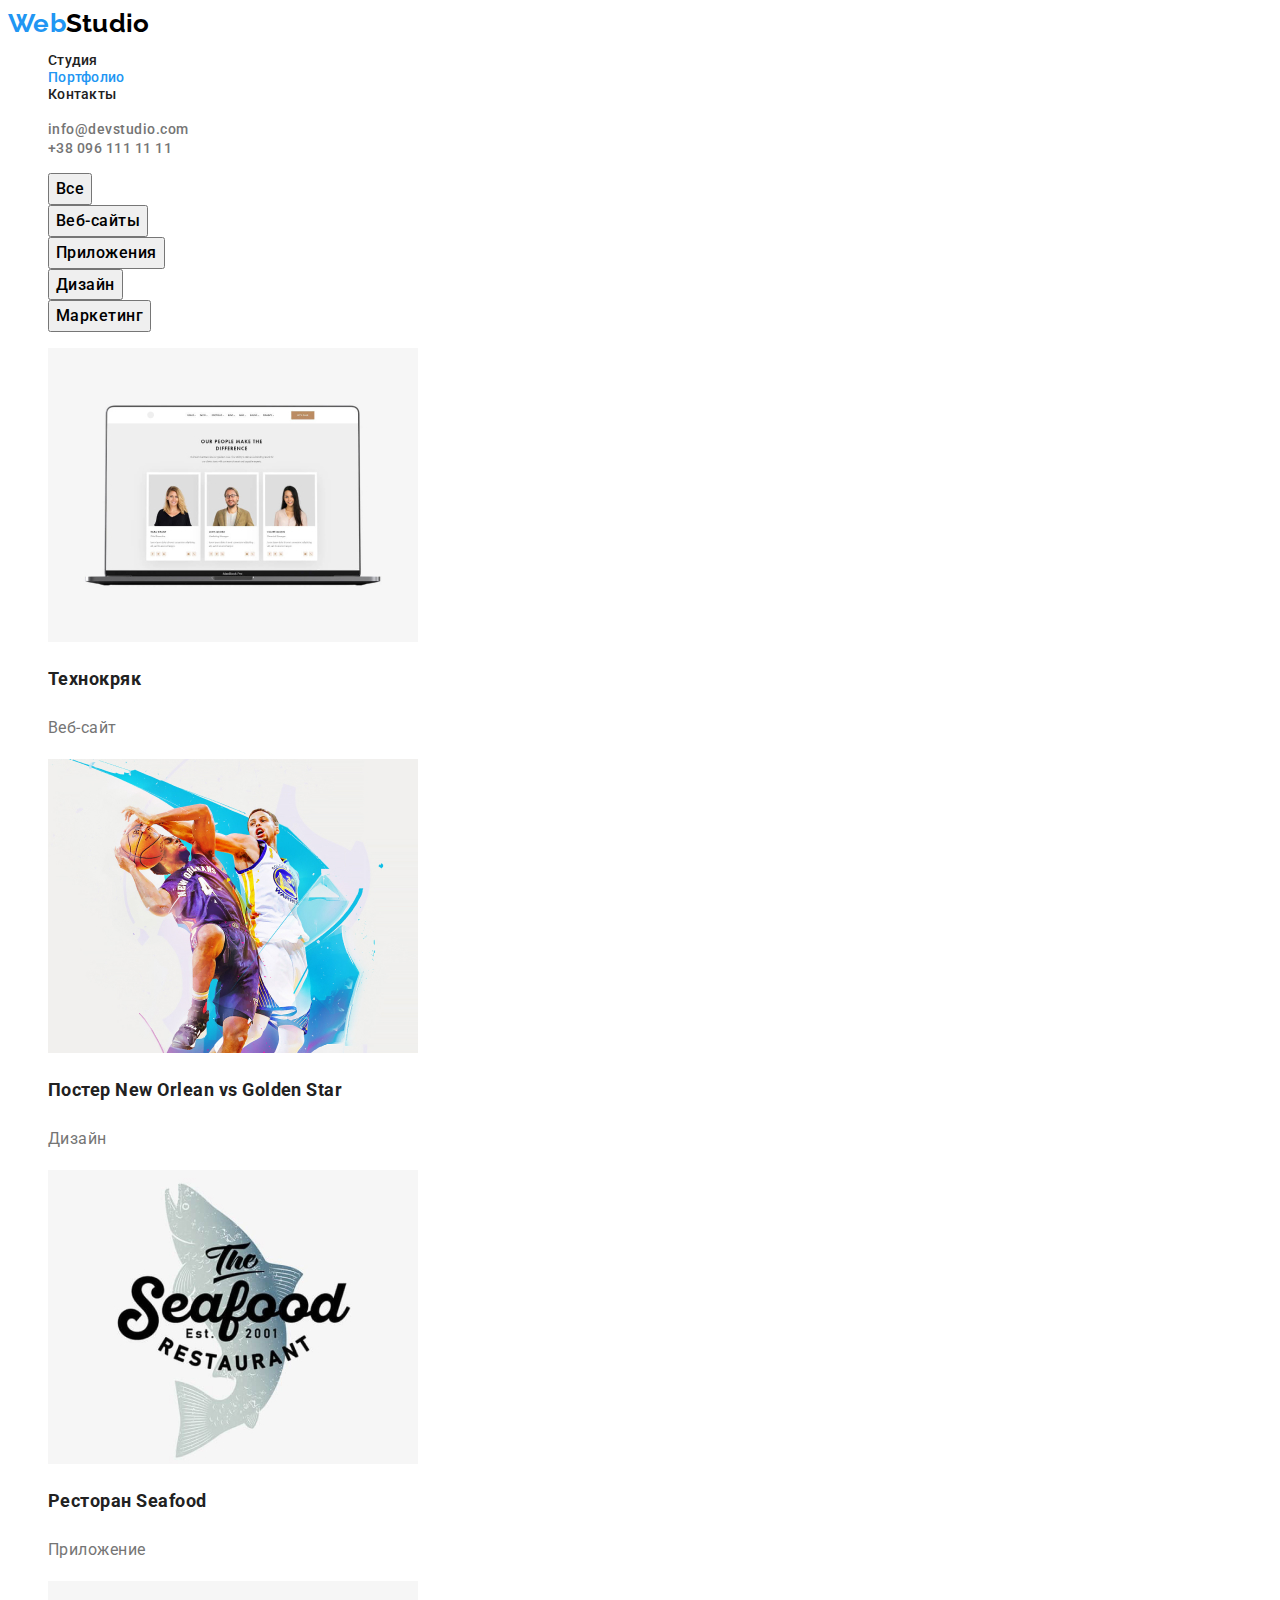
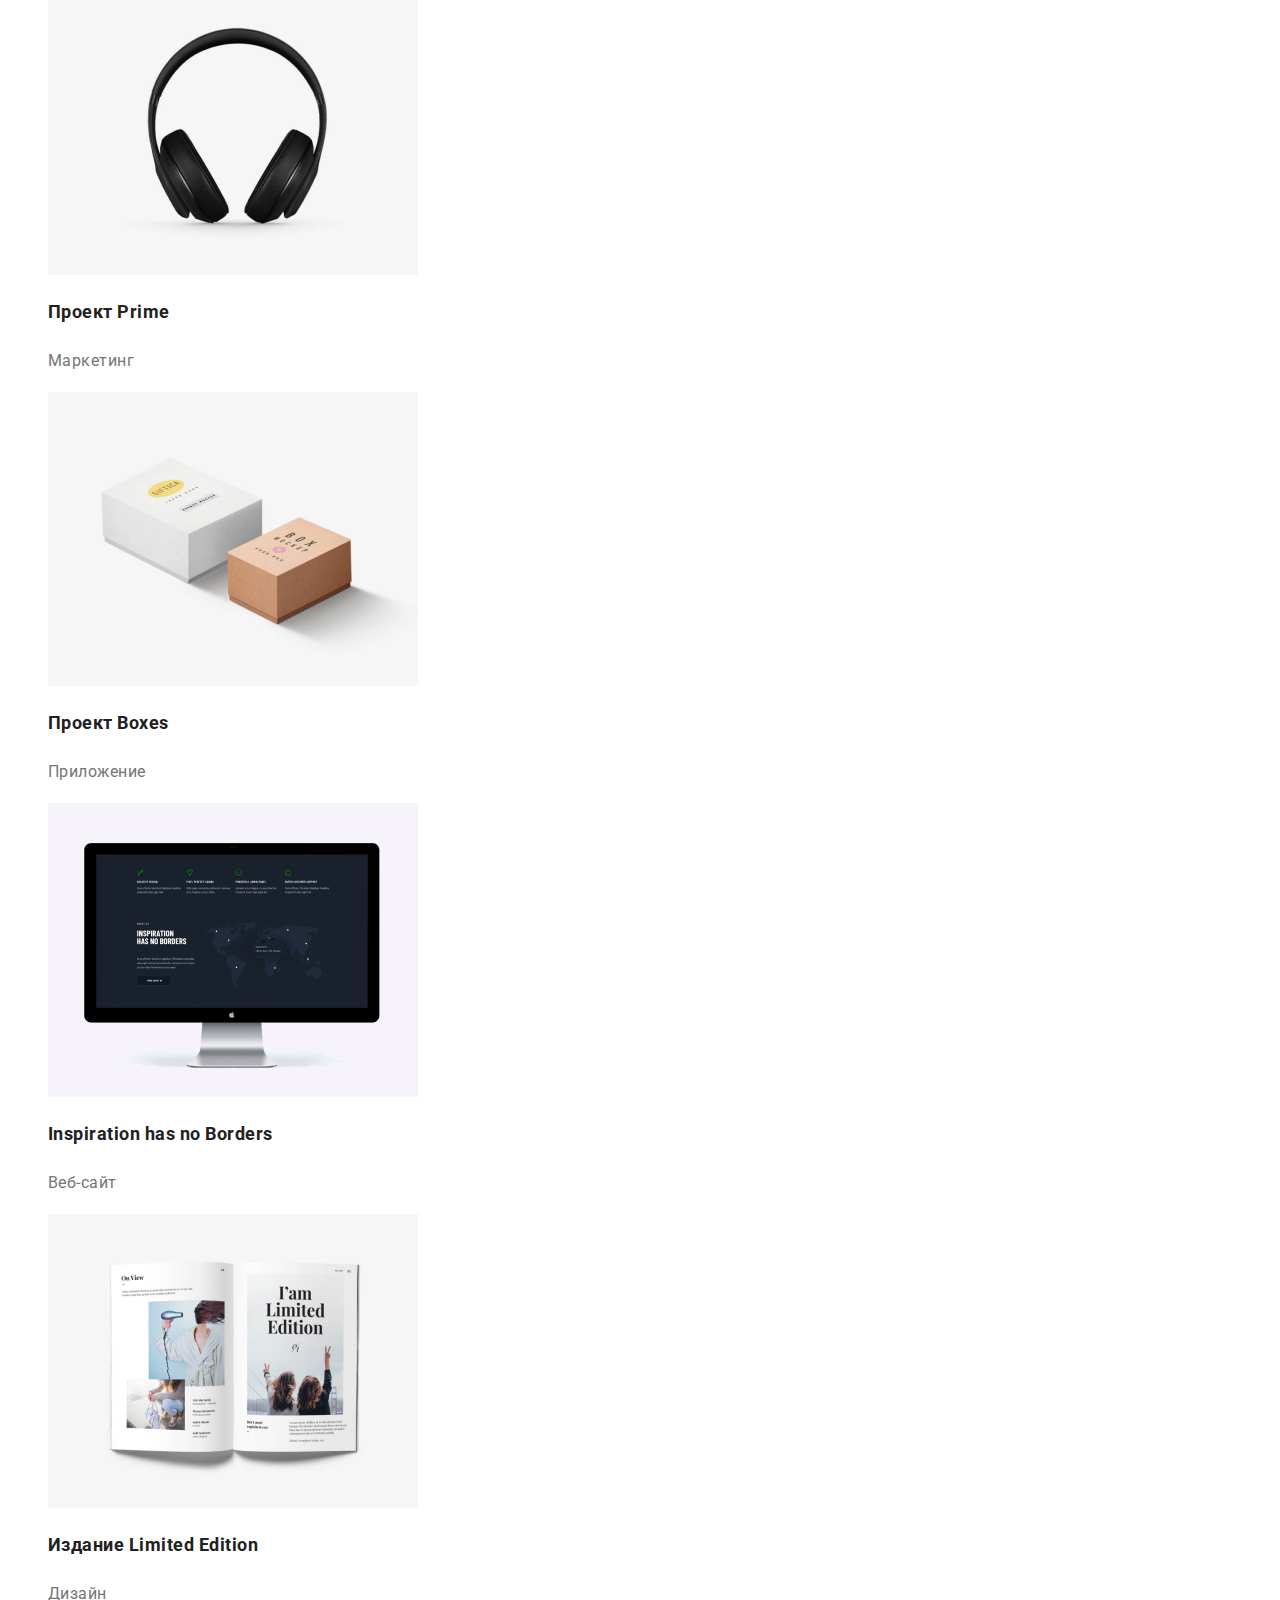
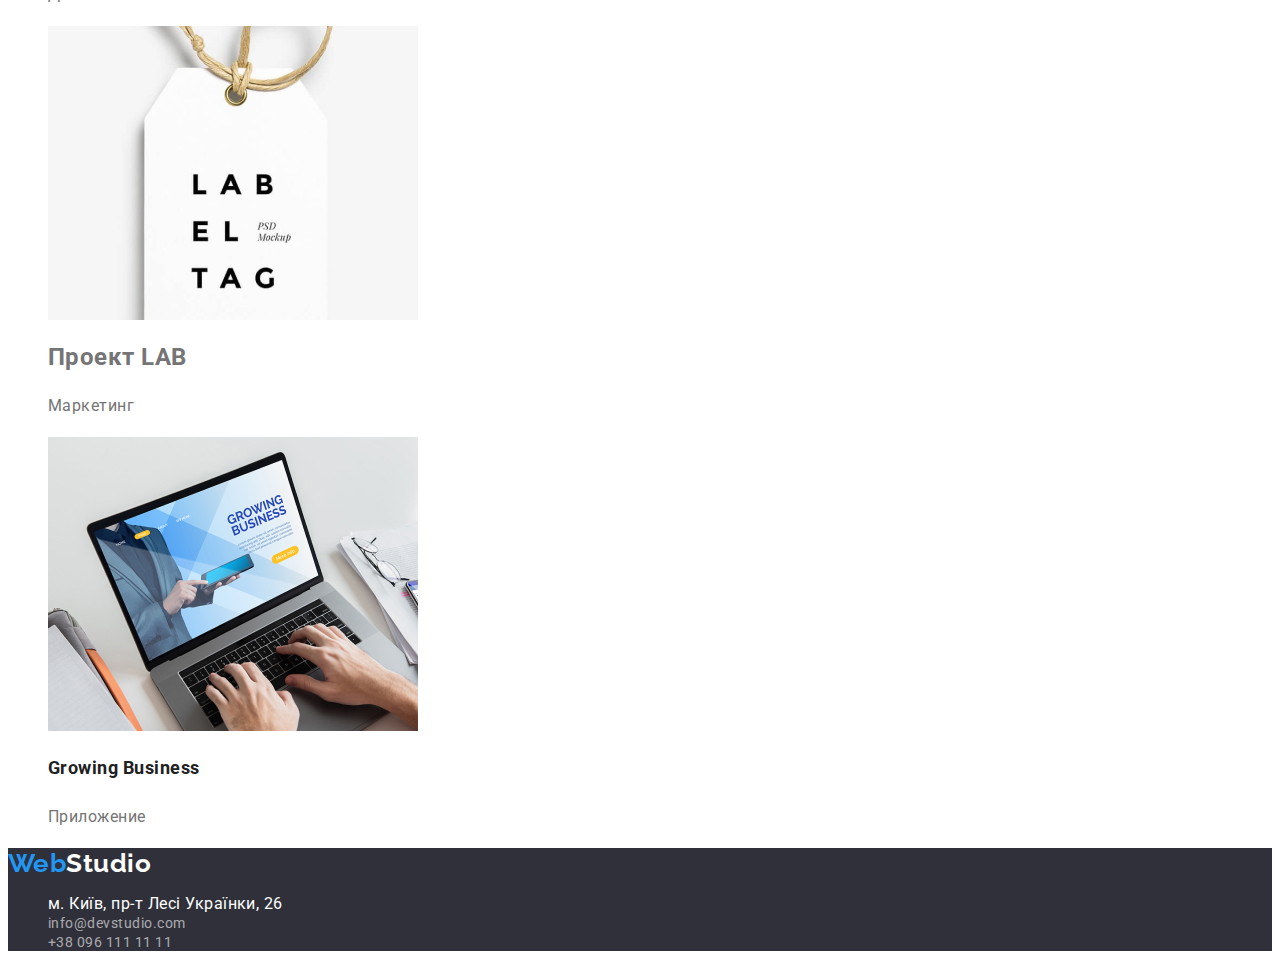
==== portfolio.html @ b61e294e "1" ====
<!DOCTYPE html>
<html lang="ru">

<head>
    <meta charset="UTF-8">
    <meta http-equiv="X-UA-Compatible" content="IE=edge">
    <meta name="viewport" content="width=device-width, initial-scale=1.0">
    <link rel="preconnect" href="https://fonts.googleapis.com">
    <link rel="preconnect" href="https://fonts.gstatic.com" crossorigin>
    <link
        href="https://fonts.googleapis.com/css2?family=Raleway:wght@400;700&family=Roboto:wght@400;500;700;900&display=swap"
        rel="stylesheet">
    <link rel="stylesheet" href="./css/styles.css" />
    <title>Document</title>
</head>

<body>
    <header>
        <nav class="navi">
            <a href="./index.html" class="logo"><span class="accent">Web</span>Studio</a>
            <ul class="list">
                <li><a href="./index.html" class="navi-list">Студия</a></li>
                <li><a href="./portfolio.html" class="navi-list on-page">Портфолио</a></li>
                <li><a href="" class="navi-list">Контакты</a></li>
            </ul>
        </nav>
        <ul class="list">
            <li><a href="mailto:info@devstudio.com" class="contact-us">info@devstudio.com</a></li>
            <li><a href="tel:+380961111111" class="contact-us">+38 096 111 11 11</a></li>
        </ul>
    </header>
    <main>
        <section class="portfolio">
            <h1 class="display">Портфолио</h1>
            <ul class="list">
                <li><button type="button" class="filter-buttun">Все</button></li>
                <li><button type="button" class="filter-buttun">Веб-сайты</button></li>
                <li><button type="button" class="filter-buttun">Приложения</button></li>
                <li><button type="button" class="filter-buttun">Дизайн</button></li>
                <li><button type="button" class="filter-buttun">Маркетинг</button></li>
            </ul>
            <ul class="list">
                <li class="portfolio-image">
                    <img src="./images/technohryak.jpg" alt="Скриншот экрана с готовым сайтом" width="370">
                    <h2 class="portfolio-heading" >Технокряк</h2>
                    <p class="portfolio-text">Веб-сайт</p>
                </li>
                <li class="portfolio-image">
                    <img src="./images/poster-new-orlean.jpg" alt="Постер к матчу нового орлеана" width="370">
                    <h2 class="portfolio-heading" >Постер New Orlean vs Golden Star</h2>
                    <p class="portfolio-text">Дизайн</p>
                </li>
                <li class="portfolio-image">
                    <img src="./images/seafood.jpg" alt="Логотип приложения сиафуд" width="370">
                    <h2 class="portfolio-heading" >Ресторан Seafood</h2>
                    <p class="portfolio-text">Приложение</p>
                </li>
                <li class="portfolio-image">
                    <img src="./images/project-prime.jpg" alt="Постер проэкта Прайм" width="370">
                    <h2 class="portfolio-heading" >Проект Prime</h2>
                    <p class="portfolio-text">Маркетинг</p>
                </li>
                <li class="portfolio-image">
                    <img src="./images/project-boxes.jpg" alt="Постер проэкта Боксес" width="370">
                    <h2 class="portfolio-heading" >Проект Boxes</h2>
                    <p class="portfolio-text">Приложение</p>
                </li>
                <li class="portfolio-image">
                    <img src="./images/inspiration.jpg" alt="Скриншот какого то вэб сайта" width="370">
                    <h2 class="portfolio-heading" >Inspiration has no Borders</h2>
                    <p class="portfolio-text">Веб-сайт</p>
                </li>
                <li class="portfolio-image">
                    <img src="./images/edition-limited.jpg" alt="Страница из журнала" width="370">
                    <h2 class="portfolio-heading" >Издание Limited Edition</h2>
                    <p class="portfolio-text">Дизайн</p>
                </li>
                <li class="portfolio-image">
                    <img src="./images/project-lab.jpg" alt="Бирка с надписью проэкта" width="370">
                    <h2>Проект LAB</h2>
                    <p class="portfolio-text">Маркетинг</p>
                </li>
                <li class="portfolio-image">
                    <img src="./images/growing.jpg" alt="Человек работает с приложением" width="370">
                    <h2 class="portfolio-heading" >Growing Business</h2>
                    <p class="portfolio-text">Приложение</p>
                </li>
                
            </ul>
        </section>
    </main>
    <footer>
        <div class="footer-contact">
            <a href="./index.html" class="logo"><span class="accent">Web</span>Studio</a>
            <address class="adress">
                <ul class="list">
                    <li><a href="https://www.google.com/maps" target="_blank" rel="noopener noreferrer" class="maps">м.
                            Київ, пр-т Лесі Українки, 26</a></li>
                    <li><a href="mailto:info@devstudio.com" class="contact-us">info@devstudio.com</a></li>
                    <li><a href="tel:+380961111111" class="contact-us">+38 096 111 11 11</a></li>
                </ul>
            </address>
        </div>
    </footer>
</body>

</html>
---- css/styles.css ----
:root{
    --main-haeding-color:#FFFFFF;
    --accent-color:#2196F3;
    --logo-color:#000000;
    --heading-color:#212121;
    --text-color:#757575;
    --block-color:#F5F4FA;
    --footer-color:#2F303A;
    --footer-contact:rgba(255, 255, 255, 0.6);
}
/* общие классы*/
body{
    font-family: 'Roboto', sans-serif;
    color: var(--text-color);
    letter-spacing: 0.03em;
}
.list{
    list-style: none;
}
.section-heading,
.qualities-heading,
.portfolio-heading,
.card-heading,
.navi .navi-list{
    color: var(--heading-color);
}
/* начало */
.logo{
    font-family: 'Raleway', sans-serif;
    font-size: 26px;
    font-weight: 700;
    text-decoration: none;
}
.navi .logo{
    color: var(--logo-color);
}
.logo .accent{
    color:var(--accent-color);
}
/* nav */
.navi{
    letter-spacing: 0.02em;
}
.navi .navi-list{
    
    /* font-weight: 500; */
    line-height: 1.14;
    text-decoration: none;
}
.navi .navi-list:hover, 
.navi .navi-list:focus{
    color: var(--accent-color);
}
.contact-us{
    color: var(--text-color);
    text-decoration: none;
    
}
.contact-us:focus,
.contact-us:hover{
    color: var(--accent-color);
}
.navi .on-page{
    color: var(--accent-color);
}
.contact-us,
.navi{
    font-size: 14px;
    font-weight: 500;
}
/* hero */
.hero{
    background-color: var(--footer-color);
    letter-spacing: 0.06em;
}
.hero .hero-head{
    color: var(--main-haeding-color);
    text-align: center;
    font-weight: 900;
    font-size: 44px;
    line-height: 2;
    text-transform: uppercase;
    
}
.hero .order{
    color: var(--main-haeding-color);
    background-color: var(--accent-color);
    font-family: inherit;
    font-weight: 700;
    font-size: 16px;
    line-height: 2.15;
    cursor: pointer;
    
}
/* основные качества */
.display{
    display: none;

}
.qualities .qualities-heading{
    font-weight: 700;
    font-size: 14px;
    text-transform: uppercase; 
}
.qualities .qualities-text{
    font-weight: 400;
    font-size: 14px;
    font-weight: 1.7;

}

/* Чем мы занимаемся */
.section-heading {
    font-weight: 700;
    font-size: 36px;
    text-align: center;
    line-height: 1.16;
}
/* наша команда */
.team{
background-color: var(--block-color);
}
.team-card{
    text-align: center;
}
.team-card .card-heading{
    font-weight: 500;
    font-size: 16px;

}
.team-card .card-text{
    font-weight: 400;
    font-size: 16px;

}
/* footer */
footer{
    background-color: var(--footer-color);
}
.adress{
    font-style: normal;
}
.footer-contact{
    font-weight: 400;
}
.footer-contact .logo{
    color: var(--main-haeding-color);
    
}
.footer-contact .maps{
    color: var(--main-haeding-color);
    text-decoration: none;
}
.footer-contact .contact-us{
    color: var(--footer-contact);
    font-weight: 400;
}
/* портфолио */
.portfolio .filter-buttun{
    font-weight: 500;
    font-size: 16px;
    line-height: 1.62;
    text-align: center;
    letter-spacing: 0.03em;
    font-family: inherit;
    cursor: pointer;
}
.portfolio .filter-buttun:hover,
.portfolio .filter-buttun:focus{
    color: var(--main-haeding-color);
    background-color: var(--accent-color);
}
.portfolio .portfolio-heading{
    font-weight: 700;
    font-size: 18px;
    line-height: 2;
}
.portfolio .portfolio-text{
    font-size: 16px;
    line-height: 1.88;
}
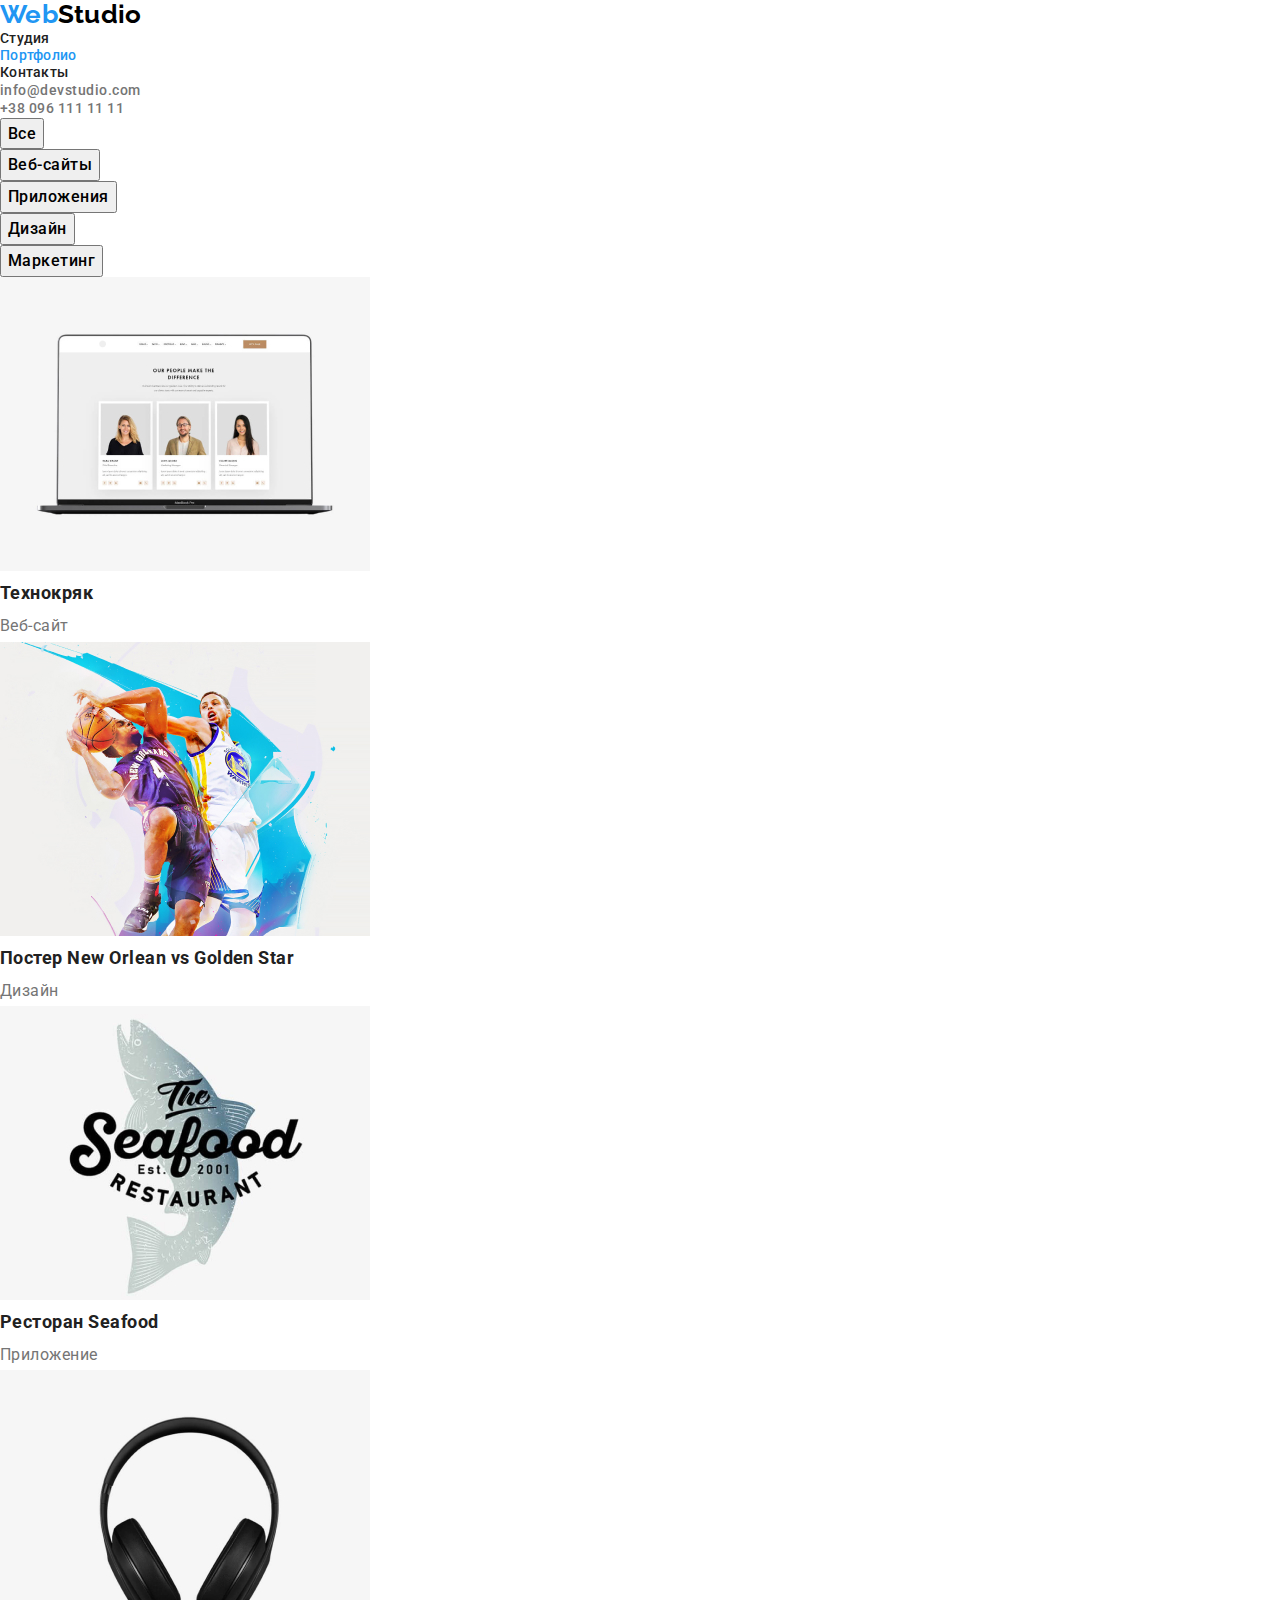
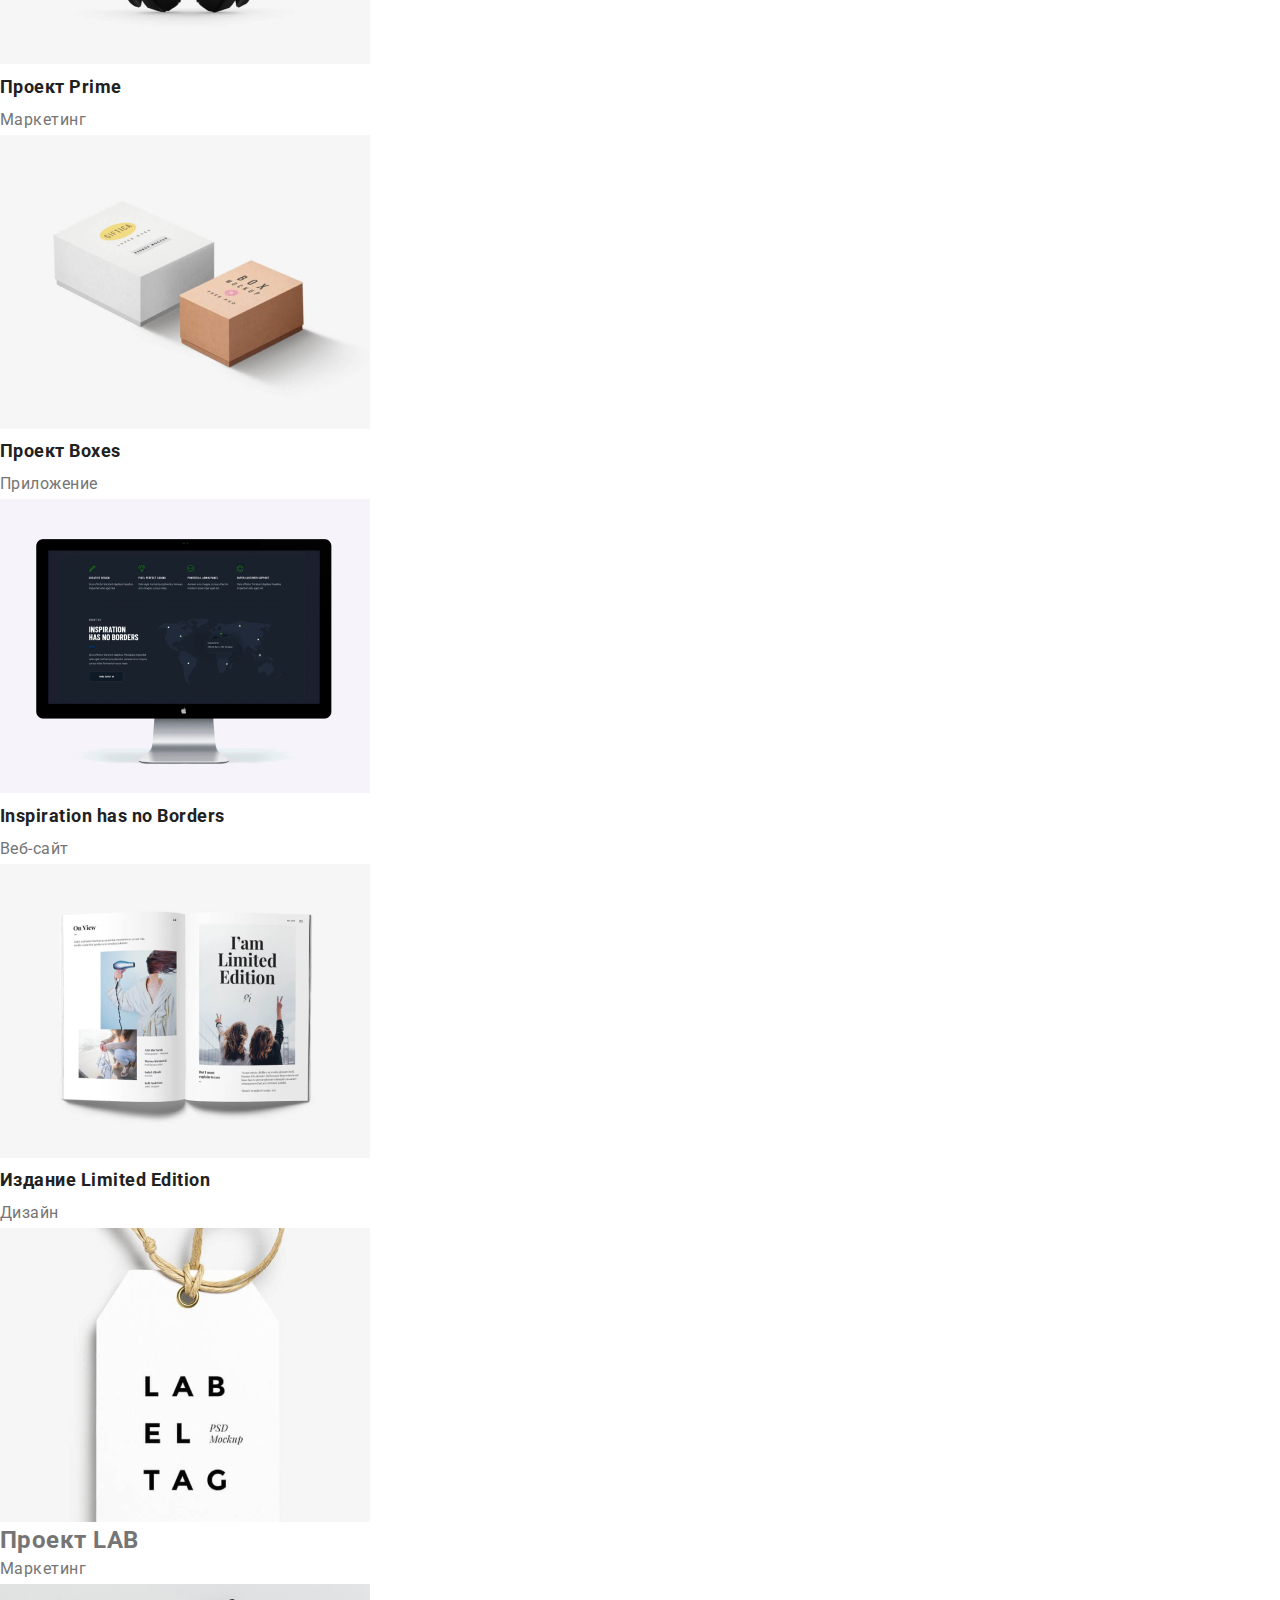
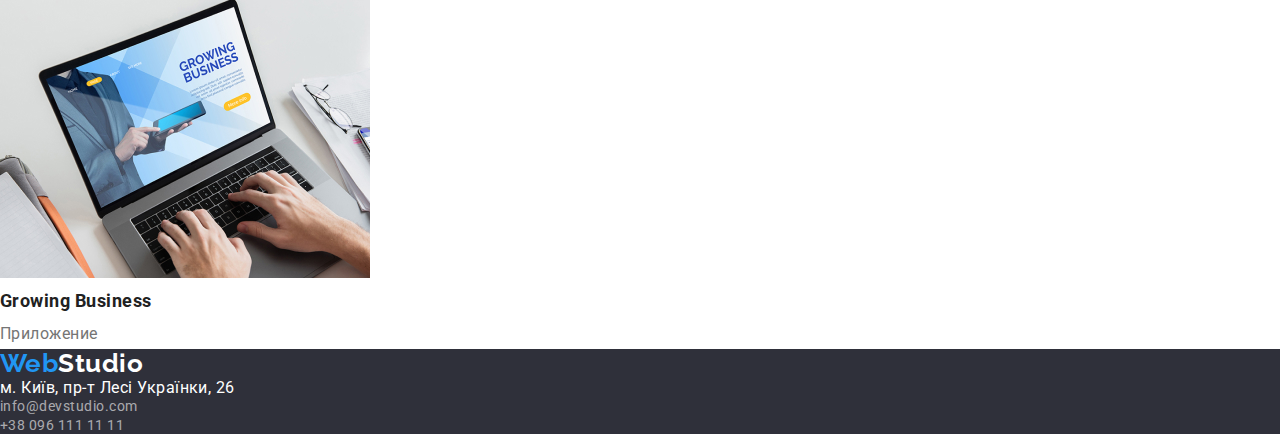
==== commit b888c594: "first work" ====
--- a/portfolio.html
+++ b/portfolio.html
@@ -10,6 +10,7 @@
     <link
         href="https://fonts.googleapis.com/css2?family=Raleway:wght@400;700&family=Roboto:wght@400;500;700;900&display=swap"
         rel="stylesheet">
+    <link rel="stylesheet" href="https://cdnjs.cloudflare.com/ajax/libs/modern-normalize/1.0.0/modern-normalize.min.css" />
     <link rel="stylesheet" href="./css/styles.css" />
     <title>Document</title>
 </head>
--- a/css/styles.css
+++ b/css/styles.css
@@ -16,6 +16,9 @@
 }
 .list{
     list-style: none;
+    margin-top: 0;
+    margin-bottom: 0;
+    padding-left: 0;
 }
 .section-heading,
 .qualities-heading,
@@ -24,6 +27,19 @@
 .navi .navi-list{
     color: var(--heading-color);
 }
+.conteiner{
+    width: 1200px;
+    margin: 0 auto;
+    padding-left: 15px;
+    padding-right: 15px;
+}
+h1,
+h2,
+h3,
+p{
+    margin-top: 0;
+    margin-bottom: 0;
+}
 /* начало */
 .logo{
     font-family: 'Raleway', sans-serif;
@@ -72,23 +88,31 @@
 .hero{
     background-color: var(--footer-color);
     letter-spacing: 0.06em;
+    text-align: center;
 }
 .hero .hero-head{
+    margin-top: 0;
+    margin-bottom: 30px;
     color: var(--main-haeding-color);
     text-align: center;
     font-weight: 900;
     font-size: 44px;
     line-height: 2;
     text-transform: uppercase;
+
     
 }
 .hero .order{
+    min-width: 216px;
+    padding: 10px 32px;
+    border-radius: 4px;
+    border: 1px solid transparent;
     color: var(--main-haeding-color);
     background-color: var(--accent-color);
     font-family: inherit;
     font-weight: 700;
     font-size: 16px;
-    line-height: 2.15;
+    line-height: 1.8;
     cursor: pointer;
     
 }
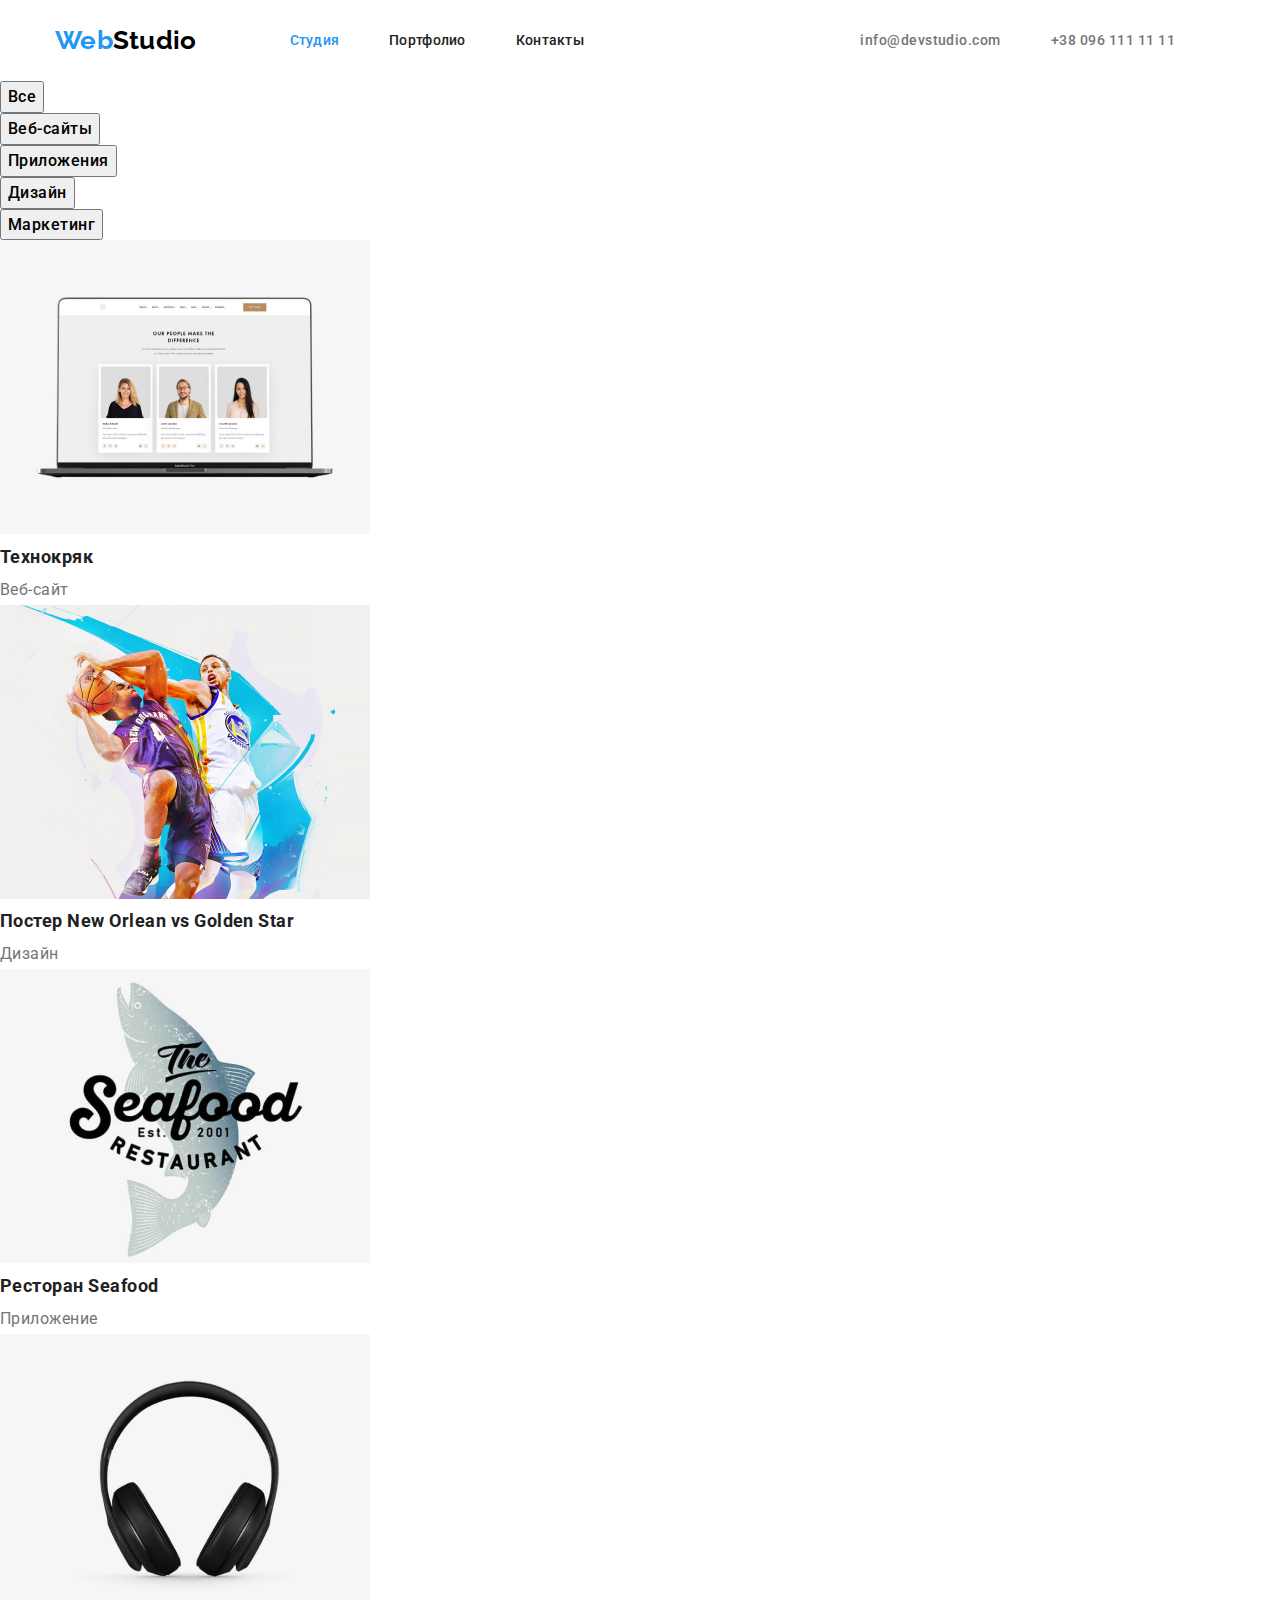
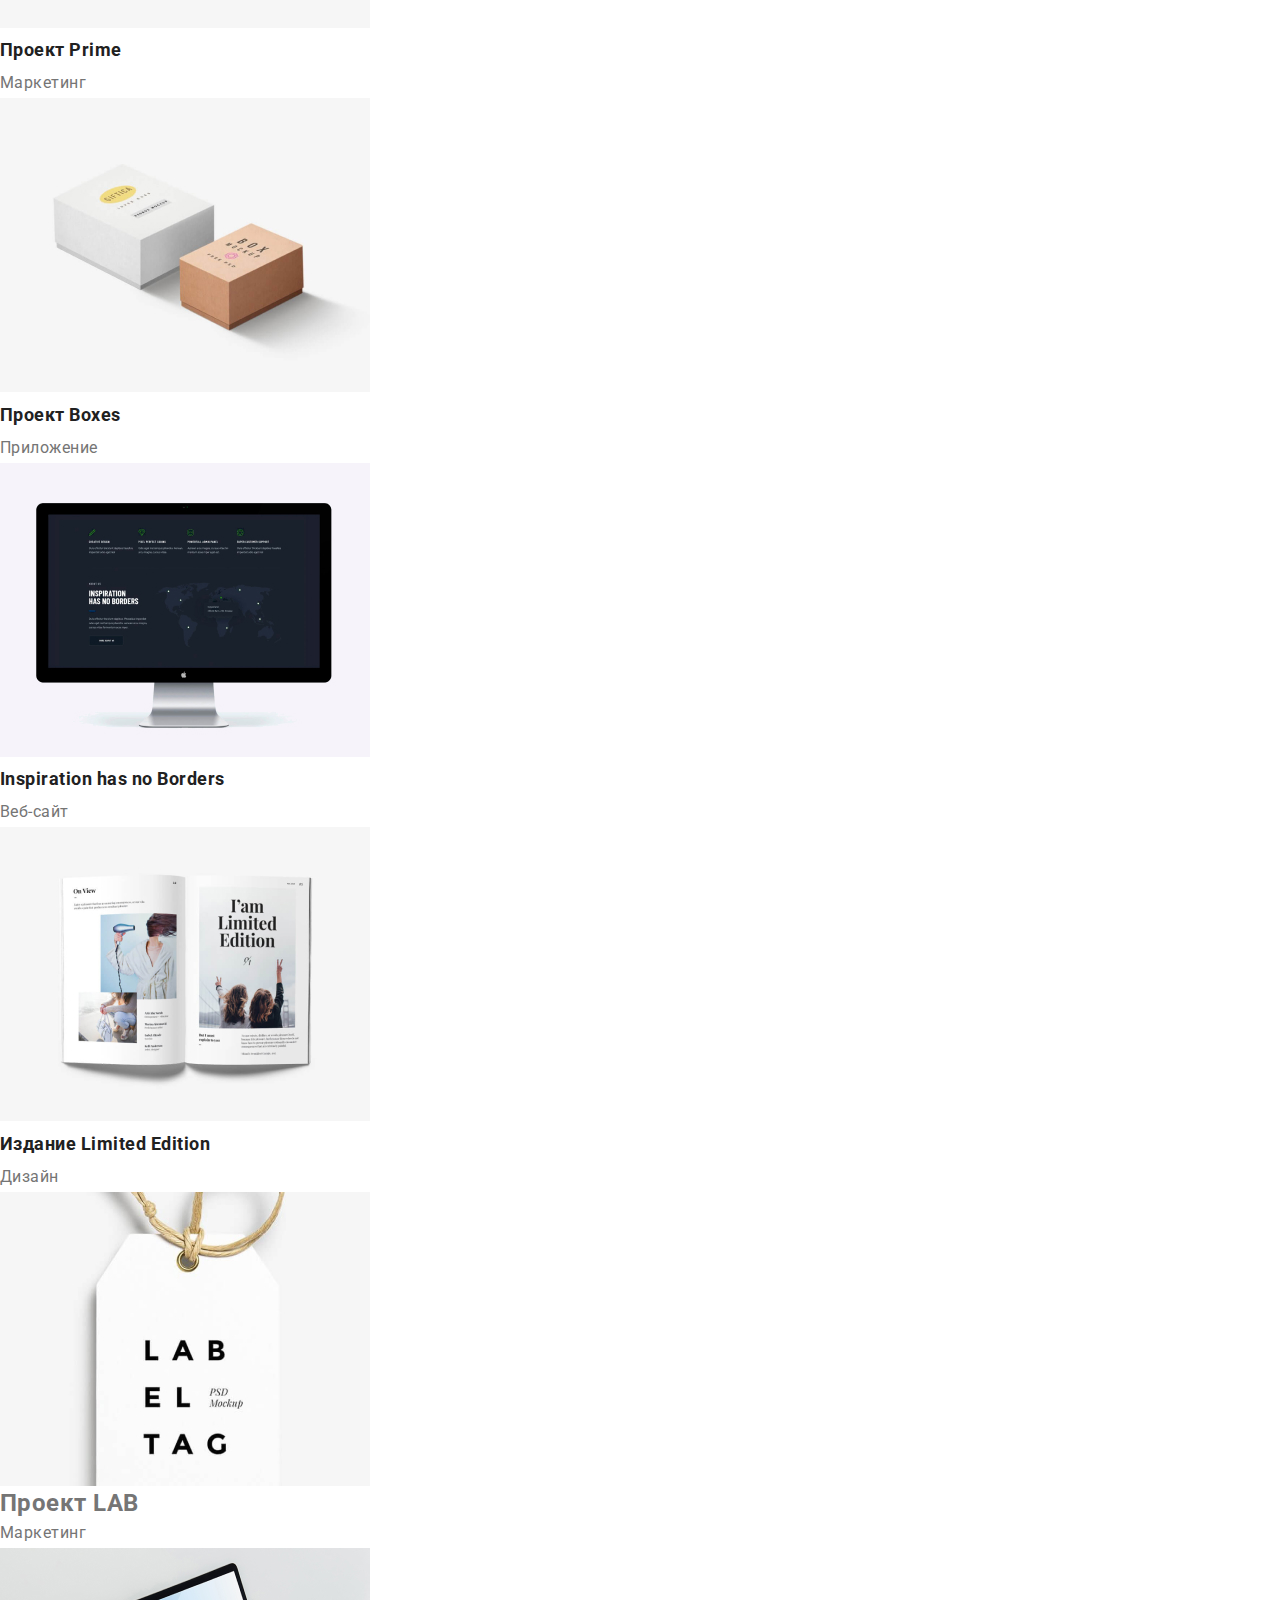
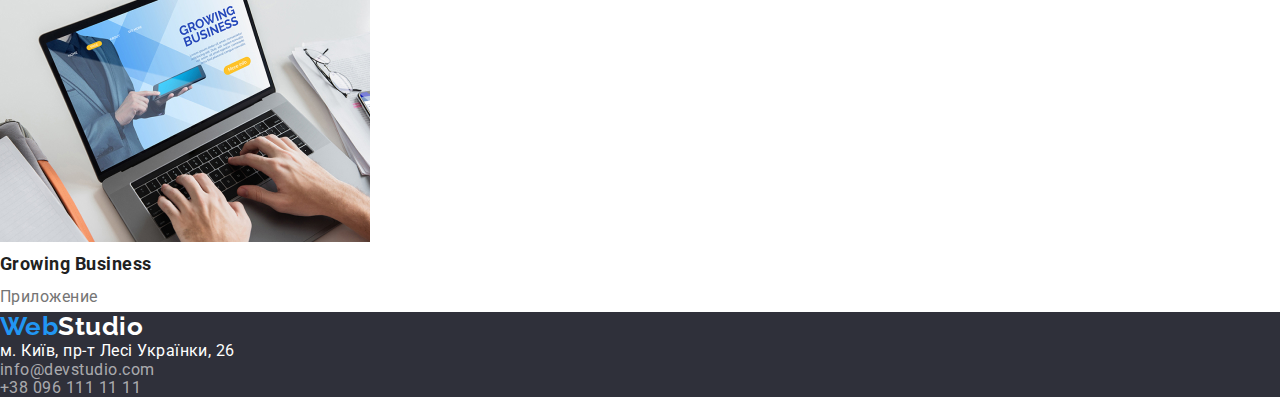
==== commit 852f9bef: "до непонятных падингов" ====
--- a/portfolio.html
+++ b/portfolio.html
@@ -2,107 +2,111 @@
 <html lang="ru">
 
 <head>
-    <meta charset="UTF-8">
-    <meta http-equiv="X-UA-Compatible" content="IE=edge">
-    <meta name="viewport" content="width=device-width, initial-scale=1.0">
-    <link rel="preconnect" href="https://fonts.googleapis.com">
-    <link rel="preconnect" href="https://fonts.gstatic.com" crossorigin>
-    <link
-        href="https://fonts.googleapis.com/css2?family=Raleway:wght@400;700&family=Roboto:wght@400;500;700;900&display=swap"
-        rel="stylesheet">
-    <link rel="stylesheet" href="https://cdnjs.cloudflare.com/ajax/libs/modern-normalize/1.0.0/modern-normalize.min.css" />
-    <link rel="stylesheet" href="./css/styles.css" />
-    <title>Document</title>
+  <meta charset="UTF-8" />
+  <meta http-equiv="X-UA-Compatible" content="IE=edge" />
+  <meta name="viewport" content="width=device-width, initial-scale=1.0" />
+  <link rel="preconnect" href="https://fonts.googleapis.com" />
+  <link rel="preconnect" href="https://fonts.gstatic.com" crossorigin />
+  <link
+    href="https://fonts.googleapis.com/css2?family=Raleway:wght@400;700&family=Roboto:wght@400;500;700;900&display=swap"
+    rel="stylesheet" />
+  <link rel="stylesheet"
+    href="https://cdnjs.cloudflare.com/ajax/libs/modern-normalize/1.0.0/modern-normalize.min.css" />
+  <link rel="stylesheet" href="./css/styles.css" />
+  <title>Document</title>
 </head>
 
 <body>
-    <header>
-        <nav class="navi">
-            <a href="./index.html" class="logo"><span class="accent">Web</span>Studio</a>
-            <ul class="list">
-                <li><a href="./index.html" class="navi-list">Студия</a></li>
-                <li><a href="./portfolio.html" class="navi-list on-page">Портфолио</a></li>
-                <li><a href="" class="navi-list">Контакты</a></li>
-            </ul>
-        </nav>
+  <header>
+    <div class="conteiner box-header">
+      <nav class="navi">
+        <a href="./index.html" class="logo item"><span class="accent">Web</span>Studio</a>
+        <ul class="navi-item list">
+          <li class="item"><a href="./index.html" class="navi-list on-page">Студия</a></li>
+          <li class="item"><a href="./portfolio.html" class="navi-list">Портфолио</a></li>
+          <li class="item"><a href="" class="navi-list">Контакты</a></li>
+        </ul>
+      </nav>
+      <ul class="header-contact list">
+        <li class="item"><a href="mailto:info@devstudio.com" class="contact-us">info@devstudio.com</a></li>
+        <li class="item"><a href="tel:+380961111111" class="contact-us">+38 096 111 11 11</a></li>
+      </ul>
+    </div>
+  </header>
+  <main>
+    <section class="portfolio">
+      <h1 class="display">Портфолио</h1>
+      <ul class="list">
+        <li><button type="button" class="filter-buttun">Все</button></li>
+        <li><button type="button" class="filter-buttun">Веб-сайты</button></li>
+        <li><button type="button" class="filter-buttun">Приложения</button></li>
+        <li><button type="button" class="filter-buttun">Дизайн</button></li>
+        <li><button type="button" class="filter-buttun">Маркетинг</button></li>
+      </ul>
+      <ul class="list">
+        <li class="portfolio-image">
+          <img src="./images/technohryak.jpg" alt="Скриншот экрана с готовым сайтом" width="370" />
+          <h2 class="portfolio-heading">Технокряк</h2>
+          <p class="portfolio-text">Веб-сайт</p>
+        </li>
+        <li class="portfolio-image">
+          <img src="./images/poster-new-orlean.jpg" alt="Постер к матчу нового орлеана" width="370" />
+          <h2 class="portfolio-heading">Постер New Orlean vs Golden Star</h2>
+          <p class="portfolio-text">Дизайн</p>
+        </li>
+        <li class="portfolio-image">
+          <img src="./images/seafood.jpg" alt="Логотип приложения сиафуд" width="370" />
+          <h2 class="portfolio-heading">Ресторан Seafood</h2>
+          <p class="portfolio-text">Приложение</p>
+        </li>
+        <li class="portfolio-image">
+          <img src="./images/project-prime.jpg" alt="Постер проэкта Прайм" width="370" />
+          <h2 class="portfolio-heading">Проект Prime</h2>
+          <p class="portfolio-text">Маркетинг</p>
+        </li>
+        <li class="portfolio-image">
+          <img src="./images/project-boxes.jpg" alt="Постер проэкта Боксес" width="370" />
+          <h2 class="portfolio-heading">Проект Boxes</h2>
+          <p class="portfolio-text">Приложение</p>
+        </li>
+        <li class="portfolio-image">
+          <img src="./images/inspiration.jpg" alt="Скриншот какого то вэб сайта" width="370" />
+          <h2 class="portfolio-heading">Inspiration has no Borders</h2>
+          <p class="portfolio-text">Веб-сайт</p>
+        </li>
+        <li class="portfolio-image">
+          <img src="./images/edition-limited.jpg" alt="Страница из журнала" width="370" />
+          <h2 class="portfolio-heading">Издание Limited Edition</h2>
+          <p class="portfolio-text">Дизайн</p>
+        </li>
+        <li class="portfolio-image">
+          <img src="./images/project-lab.jpg" alt="Бирка с надписью проэкта" width="370" />
+          <h2>Проект LAB</h2>
+          <p class="portfolio-text">Маркетинг</p>
+        </li>
+        <li class="portfolio-image">
+          <img src="./images/growing.jpg" alt="Человек работает с приложением" width="370" />
+          <h2 class="portfolio-heading">Growing Business</h2>
+          <p class="portfolio-text">Приложение</p>
+        </li>
+      </ul>
+    </section>
+  </main>
+  <footer>
+    <div class="footer-contact">
+      <a href="./index.html" class="logo"><span class="accent">Web</span>Studio</a>
+      <address class="adress">
         <ul class="list">
-            <li><a href="mailto:info@devstudio.com" class="contact-us">info@devstudio.com</a></li>
-            <li><a href="tel:+380961111111" class="contact-us">+38 096 111 11 11</a></li>
+          <li>
+            <a href="https://www.google.com/maps" target="_blank" rel="noopener noreferrer" class="maps">м. Київ, пр-т
+              Лесі Українки, 26</a>
+          </li>
+          <li><a href="mailto:info@devstudio.com" class="contact-us">info@devstudio.com</a></li>
+          <li><a href="tel:+380961111111" class="contact-us">+38 096 111 11 11</a></li>
         </ul>
-    </header>
-    <main>
-        <section class="portfolio">
-            <h1 class="display">Портфолио</h1>
-            <ul class="list">
-                <li><button type="button" class="filter-buttun">Все</button></li>
-                <li><button type="button" class="filter-buttun">Веб-сайты</button></li>
-                <li><button type="button" class="filter-buttun">Приложения</button></li>
-                <li><button type="button" class="filter-buttun">Дизайн</button></li>
-                <li><button type="button" class="filter-buttun">Маркетинг</button></li>
-            </ul>
-            <ul class="list">
-                <li class="portfolio-image">
-                    <img src="./images/technohryak.jpg" alt="Скриншот экрана с готовым сайтом" width="370">
-                    <h2 class="portfolio-heading" >Технокряк</h2>
-                    <p class="portfolio-text">Веб-сайт</p>
-                </li>
-                <li class="portfolio-image">
-                    <img src="./images/poster-new-orlean.jpg" alt="Постер к матчу нового орлеана" width="370">
-                    <h2 class="portfolio-heading" >Постер New Orlean vs Golden Star</h2>
-                    <p class="portfolio-text">Дизайн</p>
-                </li>
-                <li class="portfolio-image">
-                    <img src="./images/seafood.jpg" alt="Логотип приложения сиафуд" width="370">
-                    <h2 class="portfolio-heading" >Ресторан Seafood</h2>
-                    <p class="portfolio-text">Приложение</p>
-                </li>
-                <li class="portfolio-image">
-                    <img src="./images/project-prime.jpg" alt="Постер проэкта Прайм" width="370">
-                    <h2 class="portfolio-heading" >Проект Prime</h2>
-                    <p class="portfolio-text">Маркетинг</p>
-                </li>
-                <li class="portfolio-image">
-                    <img src="./images/project-boxes.jpg" alt="Постер проэкта Боксес" width="370">
-                    <h2 class="portfolio-heading" >Проект Boxes</h2>
-                    <p class="portfolio-text">Приложение</p>
-                </li>
-                <li class="portfolio-image">
-                    <img src="./images/inspiration.jpg" alt="Скриншот какого то вэб сайта" width="370">
-                    <h2 class="portfolio-heading" >Inspiration has no Borders</h2>
-                    <p class="portfolio-text">Веб-сайт</p>
-                </li>
-                <li class="portfolio-image">
-                    <img src="./images/edition-limited.jpg" alt="Страница из журнала" width="370">
-                    <h2 class="portfolio-heading" >Издание Limited Edition</h2>
-                    <p class="portfolio-text">Дизайн</p>
-                </li>
-                <li class="portfolio-image">
-                    <img src="./images/project-lab.jpg" alt="Бирка с надписью проэкта" width="370">
-                    <h2>Проект LAB</h2>
-                    <p class="portfolio-text">Маркетинг</p>
-                </li>
-                <li class="portfolio-image">
-                    <img src="./images/growing.jpg" alt="Человек работает с приложением" width="370">
-                    <h2 class="portfolio-heading" >Growing Business</h2>
-                    <p class="portfolio-text">Приложение</p>
-                </li>
-                
-            </ul>
-        </section>
-    </main>
-    <footer>
-        <div class="footer-contact">
-            <a href="./index.html" class="logo"><span class="accent">Web</span>Studio</a>
-            <address class="adress">
-                <ul class="list">
-                    <li><a href="https://www.google.com/maps" target="_blank" rel="noopener noreferrer" class="maps">м.
-                            Київ, пр-т Лесі Українки, 26</a></li>
-                    <li><a href="mailto:info@devstudio.com" class="contact-us">info@devstudio.com</a></li>
-                    <li><a href="tel:+380961111111" class="contact-us">+38 096 111 11 11</a></li>
-                </ul>
-            </address>
-        </div>
-    </footer>
+      </address>
+    </div>
+  </footer>
 </body>
 
 </html>--- a/css/styles.css
+++ b/css/styles.css
@@ -40,6 +40,10 @@
     margin-top: 0;
     margin-bottom: 0;
 }
+.section{
+    padding-top: 94px;
+    padding-bottom: 94px;
+}
 /* начало */
 .logo{
     font-family: 'Raleway', sans-serif;
@@ -47,6 +51,9 @@
     font-weight: 700;
     text-decoration: none;
 }
+.navi > .item{
+    margin-right: 93px;
+}
 .navi .logo{
     color: var(--logo-color);
 }
@@ -54,36 +61,59 @@
     color:var(--accent-color);
 }
 /* nav */
+.box-header{
+    display: flex;
+    align-items: center;
+
+    font-size: 14px;
+    font-weight: 500;
+}
 .navi{
+    display: flex;
+    align-items: center;
+
     letter-spacing: 0.02em;
-}
-.navi .navi-list{
-    
-    /* font-weight: 500; */
+
+}
+.navi .navi-item{
+    display: flex;
+}
+.navi-item > .item {
+    margin-right: 50px;
+    padding-top: 32px;
+    padding-bottom: 32px;
+}
+.navi-item>.item:last-child{
+    margin-right: 0px;
+}
+.navi-item .navi-list{   
     line-height: 1.14;
     text-decoration: none;
 }
-.navi .navi-list:hover, 
-.navi .navi-list:focus{
+.navi-item .navi-list:hover, 
+.navi-item .navi-list:focus{
     color: var(--accent-color);
+}
+.navi .on-page {
+    color: var(--accent-color);
+}
+/* контакты хедер */
+.header-contact{
+    display: flex;
+    margin-left: auto;
 }
 .contact-us{
     color: var(--text-color);
     text-decoration: none;
-    
 }
 .contact-us:focus,
 .contact-us:hover{
     color: var(--accent-color);
 }
-.navi .on-page{
-    color: var(--accent-color);
-}
-.contact-us,
-.navi{
-    font-size: 14px;
-    font-weight: 500;
-}
+.header-contact > .item{
+    margin-right: 50px;
+}
+
 /* hero */
 .hero{
     background-color: var(--footer-color);
@@ -121,12 +151,15 @@
     display: none;
 
 }
-.qualities .qualities-heading{
+.qualities .qualities-box{
+    display: flex;
+}
+.qualities-box .qualities-heading{
     font-weight: 700;
     font-size: 14px;
     text-transform: uppercase; 
 }
-.qualities .qualities-text{
+.qualities-box .qualities-text{
     font-weight: 400;
     font-size: 14px;
     font-weight: 1.7;
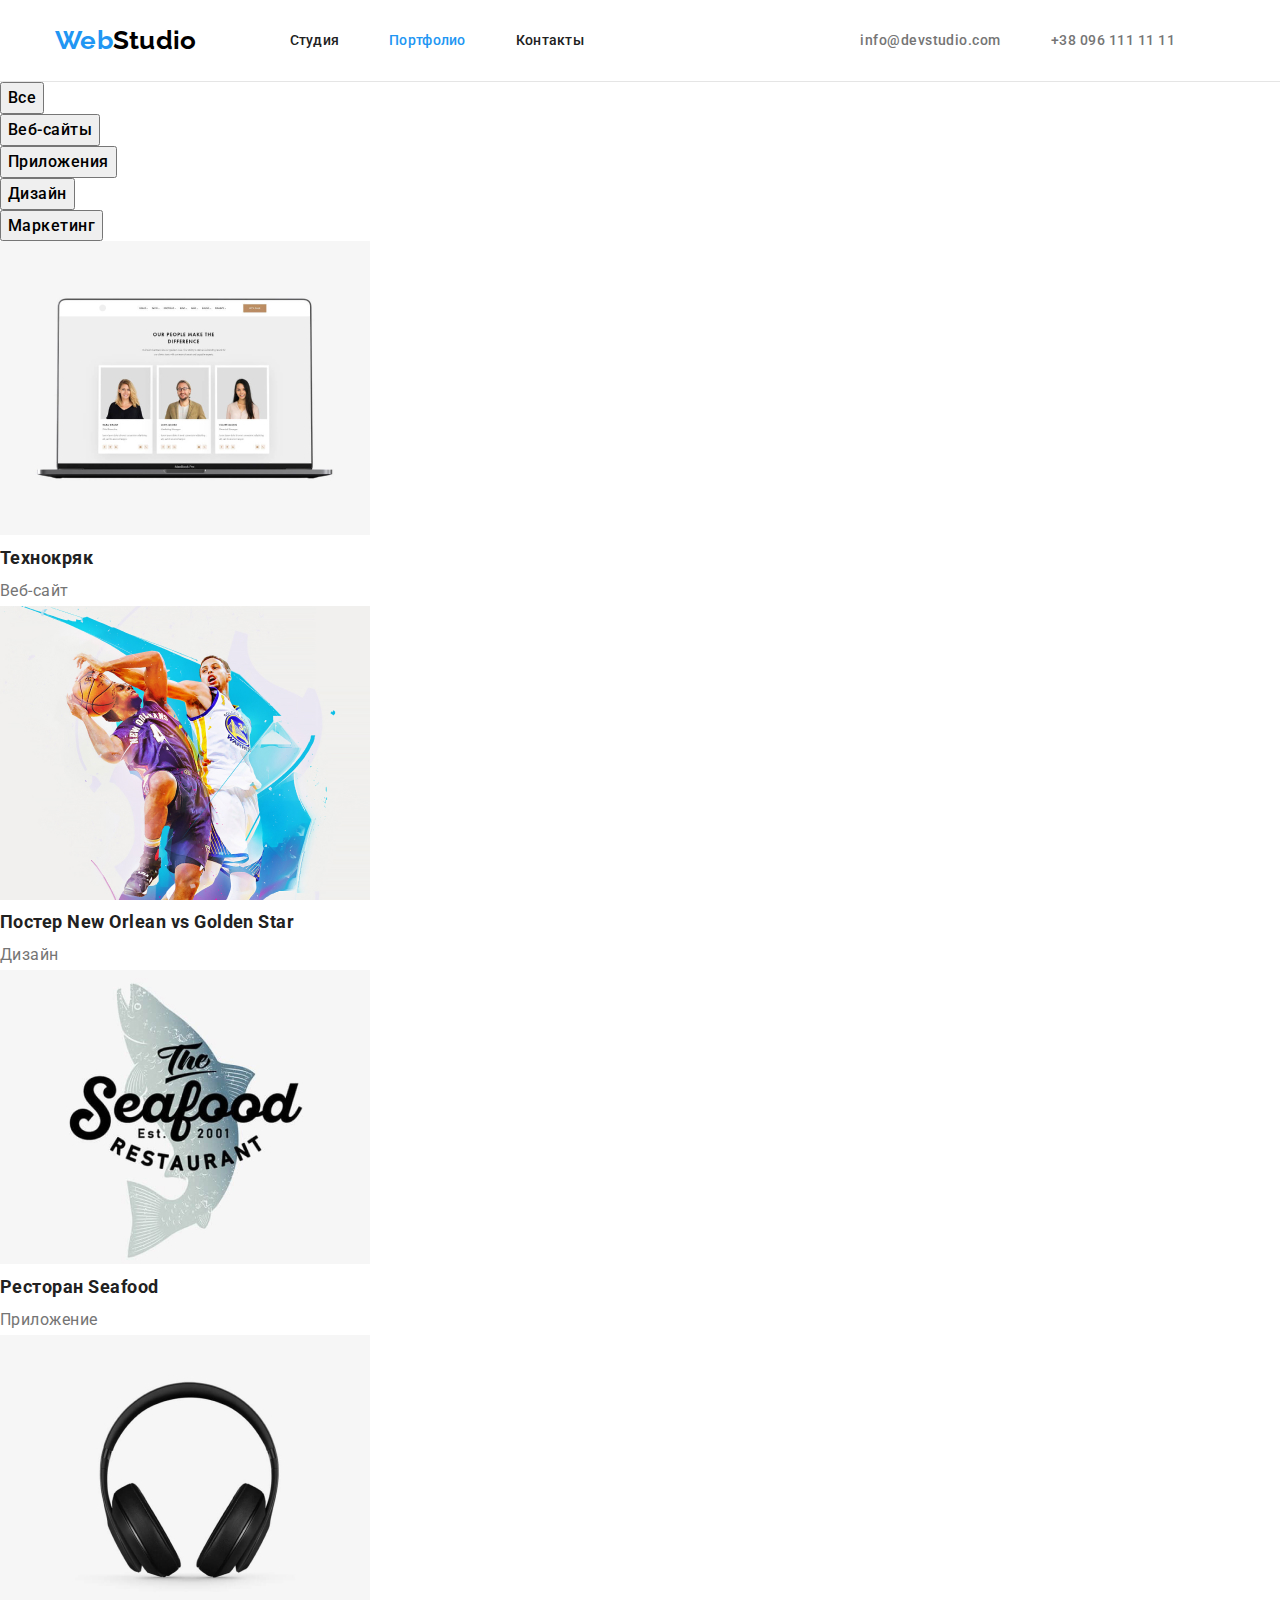
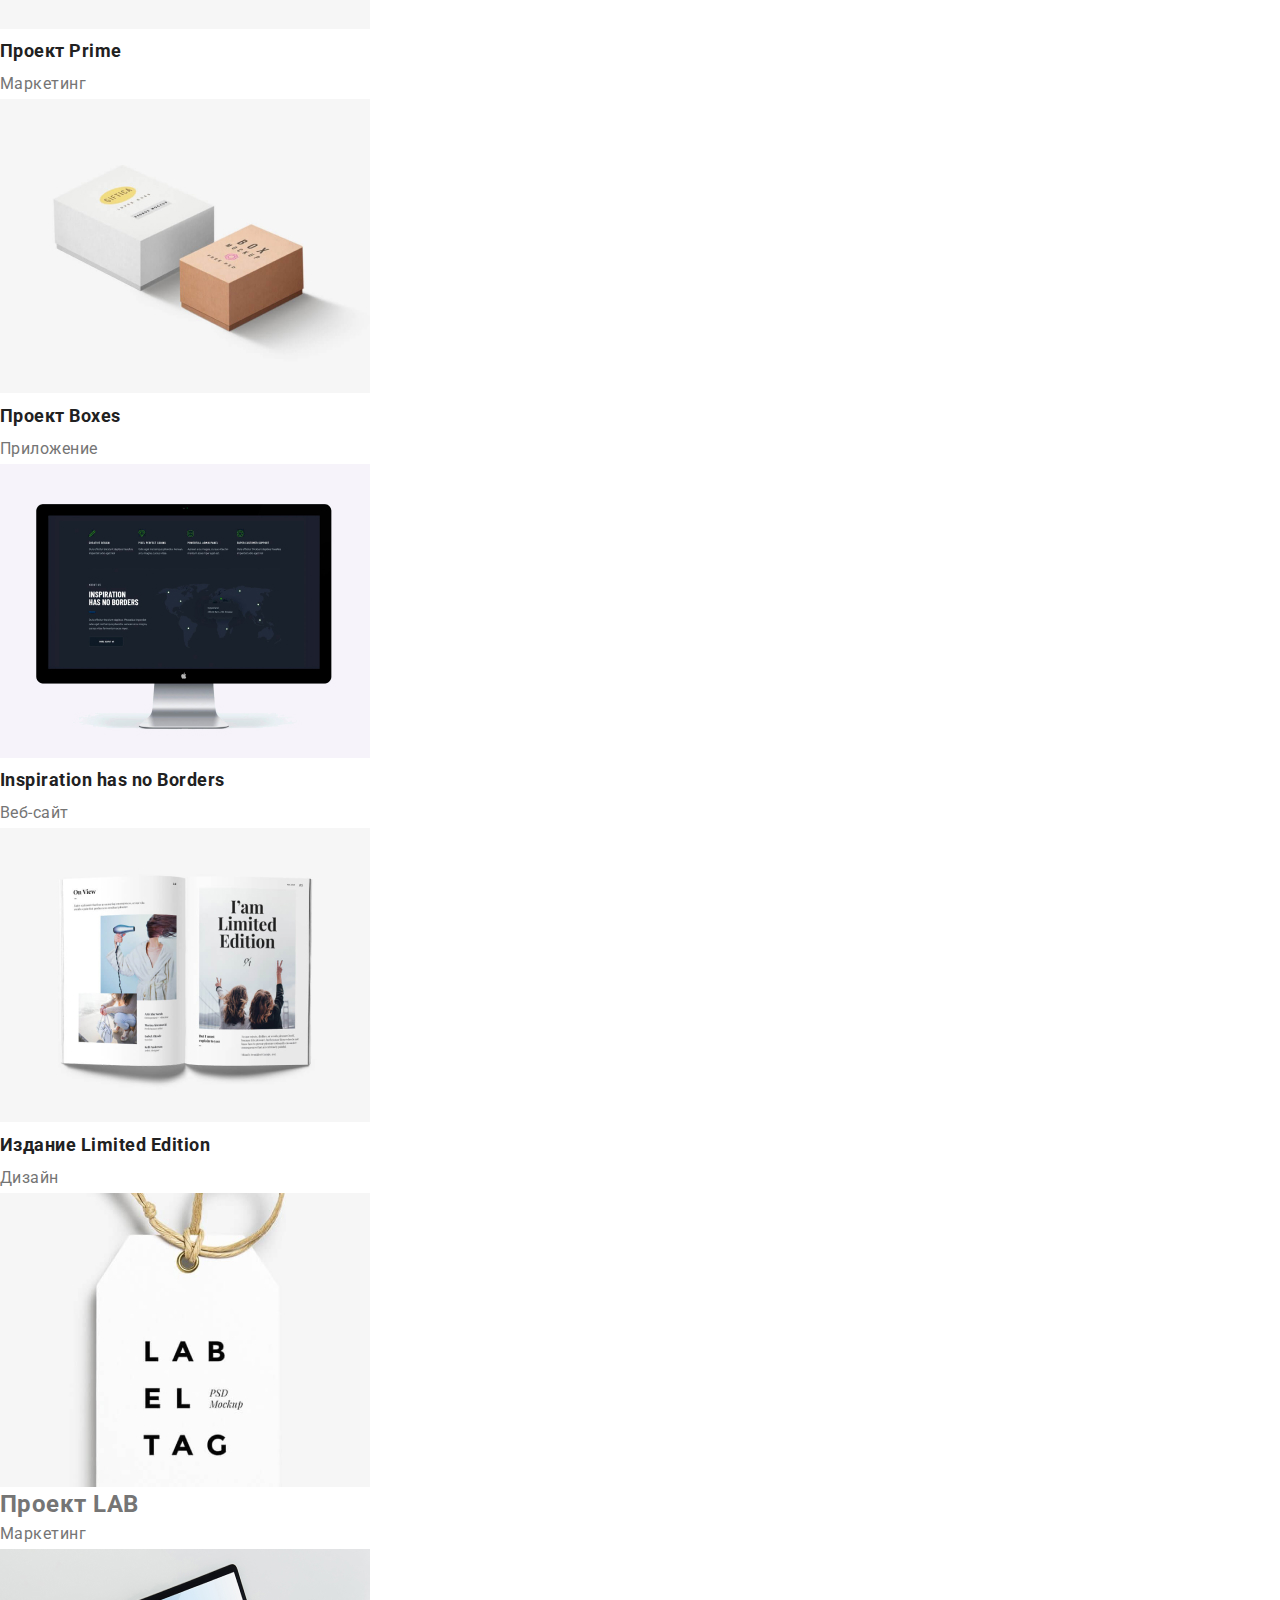
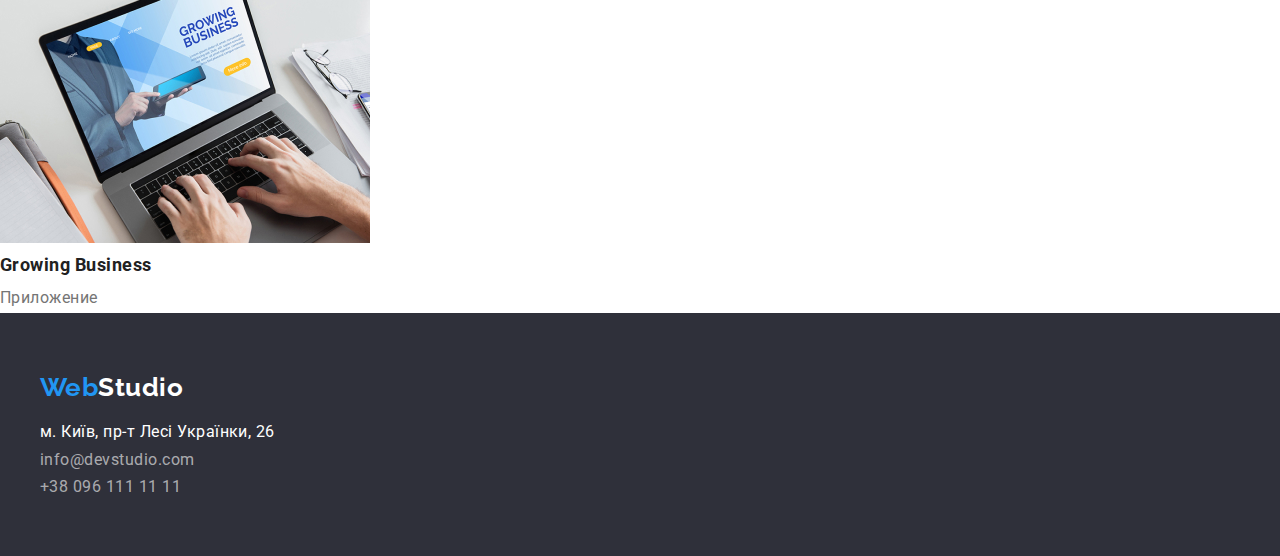
==== commit f135053c: "complite index" ====
--- a/portfolio.html
+++ b/portfolio.html
@@ -18,17 +18,19 @@
 
 <body>
   <header>
-    <div class="conteiner box-header">
+    <div class="container box-header">
       <nav class="navi">
         <a href="./index.html" class="logo item"><span class="accent">Web</span>Studio</a>
         <ul class="navi-item list">
-          <li class="item"><a href="./index.html" class="navi-list on-page">Студия</a></li>
-          <li class="item"><a href="./portfolio.html" class="navi-list">Портфолио</a></li>
+          <li class="item"><a href="./index.html" class="navi-list">Студия</a></li>
+          <li class="item"><a href="./portfolio.html" class="navi-list on-page">Портфолио</a></li>
           <li class="item"><a href="" class="navi-list">Контакты</a></li>
         </ul>
       </nav>
       <ul class="header-contact list">
-        <li class="item"><a href="mailto:info@devstudio.com" class="contact-us">info@devstudio.com</a></li>
+        <li class="item">
+          <a href="mailto:info@devstudio.com" class="contact-us">info@devstudio.com</a>
+        </li>
         <li class="item"><a href="tel:+380961111111" class="contact-us">+38 096 111 11 11</a></li>
       </ul>
     </div>
@@ -93,18 +95,24 @@
     </section>
   </main>
   <footer>
-    <div class="footer-contact">
-      <a href="./index.html" class="logo"><span class="accent">Web</span>Studio</a>
-      <address class="adress">
-        <ul class="list">
-          <li>
-            <a href="https://www.google.com/maps" target="_blank" rel="noopener noreferrer" class="maps">м. Київ, пр-т
-              Лесі Українки, 26</a>
-          </li>
-          <li><a href="mailto:info@devstudio.com" class="contact-us">info@devstudio.com</a></li>
-          <li><a href="tel:+380961111111" class="contact-us">+38 096 111 11 11</a></li>
-        </ul>
-      </address>
+    <div class="container footer-block">
+      <div class="footer-contact">
+        <a href="./index.html" class="logo"><span class="accent">Web</span>Studio</a>
+        <address class="adress">
+          <ul class="list">
+            <li class="item">
+              <a href="https://www.google.com/maps" target="_blank" rel="noopener noreferrer" class="maps">м. Київ, пр-т
+                Лесі Українки, 26</a>
+            </li>
+            <li class="item">
+              <a href="mailto:info@devstudio.com" class="contact-us">info@devstudio.com</a>
+            </li>
+            <li class="item">
+              <a href="tel:+380961111111" class="contact-us">+38 096 111 11 11</a>
+            </li>
+          </ul>
+        </address>
+      </div>
     </div>
   </footer>
 </body>
--- a/css/styles.css
+++ b/css/styles.css
@@ -27,7 +27,7 @@
 .navi .navi-list{
     color: var(--heading-color);
 }
-.conteiner{
+.container{
     width: 1200px;
     margin: 0 auto;
     padding-left: 15px;
@@ -45,6 +45,9 @@
     padding-bottom: 94px;
 }
 /* начало */
+header{
+    border-bottom: 1px solid #E5E5E5;
+}
 .logo{
     font-family: 'Raleway', sans-serif;
     font-size: 26px;
@@ -153,8 +156,11 @@
 }
 .qualities .qualities-box{
     display: flex;
+    justify-content: space-between;
 }
 .qualities-box .qualities-heading{
+    margin-bottom: 10px;
+
     font-weight: 700;
     font-size: 14px;
     text-transform: uppercase; 
@@ -162,12 +168,22 @@
 .qualities-box .qualities-text{
     font-weight: 400;
     font-size: 14px;
-    font-weight: 1.7;
-
-}
-
+    line-height: 1.71;
+    letter-spacing: 0.03em;
+    
+}
+.qualities-box > .item{
+    width: 270px;
+}
 /* Чем мы занимаемся */
+.flex-box{
+    display: flex;
+    justify-content: space-between;
+}
+
 .section-heading {
+    margin-bottom: 50px;
+
     font-weight: 700;
     font-size: 36px;
     text-align: center;
@@ -175,17 +191,30 @@
 }
 /* наша команда */
 .team{
-background-color: var(--block-color);
+    background-color: var(--block-color);
 }
 .team-card{
-    text-align: center;
+    width: 270px;
+
+    background-color: var(--main-haeding-color);
+    box-shadow: 0px 1px 3px rgba(0, 0, 0, 0.12), 0px 1px 1px rgba(0, 0, 0, 0.14), 0px 2px 1px rgba(0, 0, 0, 0.2);
+    border-radius: 0px 0px 4px 4px;
+
+    text-align: center;
+}
+.team-card .team-photo{
+    margin-bottom: 30px;
 }
 .team-card .card-heading{
+margin-bottom: 10px;
+
     font-weight: 500;
     font-size: 16px;
 
 }
 .team-card .card-text{
+    margin-bottom: 30px;
+
     font-weight: 400;
     font-size: 16px;
 
@@ -194,8 +223,21 @@
 footer{
     background-color: var(--footer-color);
 }
+.footer-block{
+    padding: 60px 0;
+}
+.footer-contact > .logo{
+    display: inline-block;
+    margin-bottom: 20px;
+}
 .adress{
     font-style: normal;
+}
+.adress .item{
+    margin-bottom: 9px;
+}
+.adress .item:last-child{
+    margin-bottom: 0px;
 }
 .footer-contact{
     font-weight: 400;
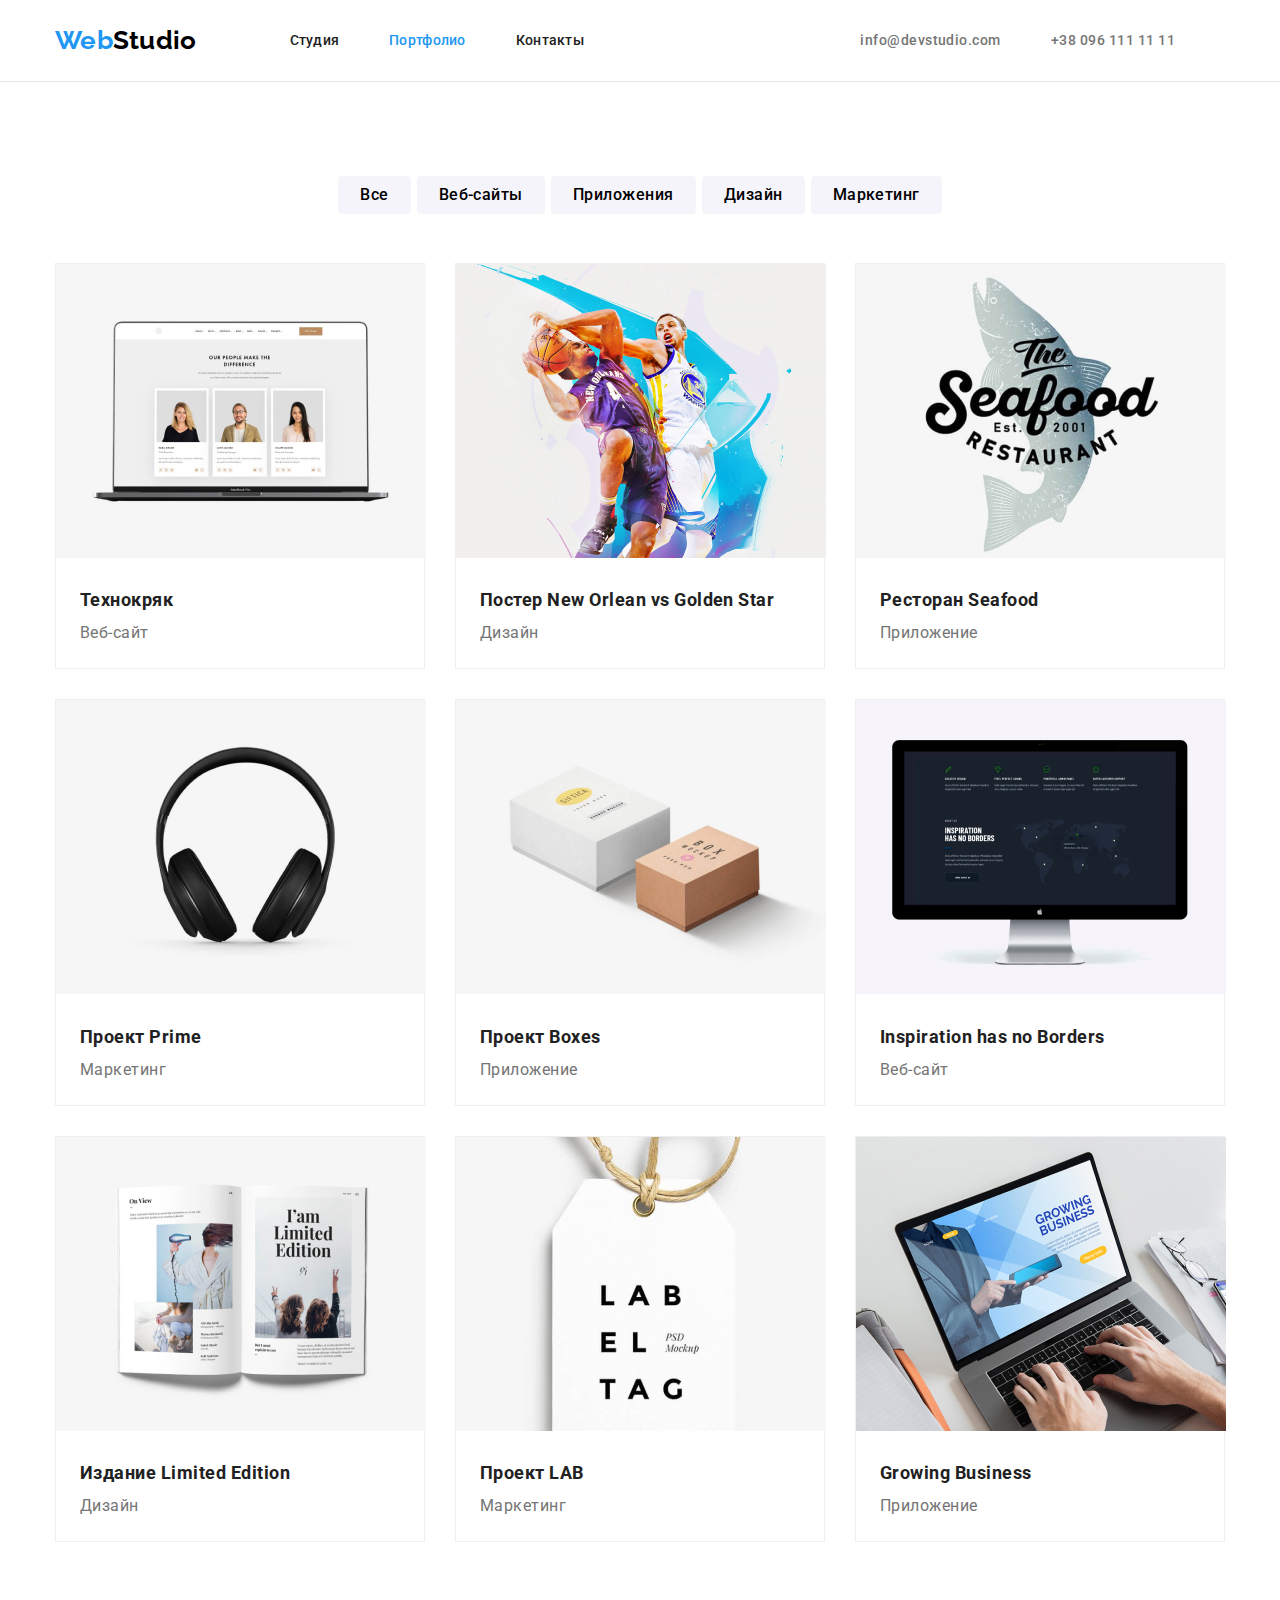
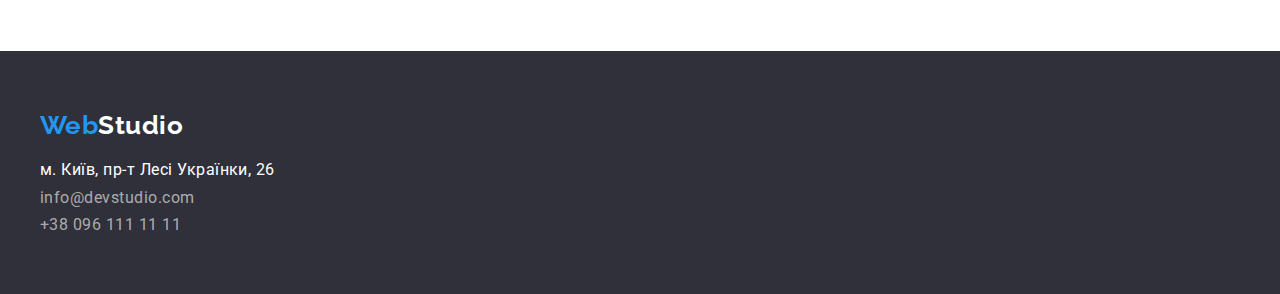
==== commit d6b8d387: "portfolio complite" ====
--- a/portfolio.html
+++ b/portfolio.html
@@ -36,62 +36,82 @@
     </div>
   </header>
   <main>
-    <section class="portfolio">
-      <h1 class="display">Портфолио</h1>
-      <ul class="list">
-        <li><button type="button" class="filter-buttun">Все</button></li>
-        <li><button type="button" class="filter-buttun">Веб-сайты</button></li>
-        <li><button type="button" class="filter-buttun">Приложения</button></li>
-        <li><button type="button" class="filter-buttun">Дизайн</button></li>
-        <li><button type="button" class="filter-buttun">Маркетинг</button></li>
-      </ul>
-      <ul class="list">
-        <li class="portfolio-image">
-          <img src="./images/technohryak.jpg" alt="Скриншот экрана с готовым сайтом" width="370" />
-          <h2 class="portfolio-heading">Технокряк</h2>
-          <p class="portfolio-text">Веб-сайт</p>
-        </li>
-        <li class="portfolio-image">
-          <img src="./images/poster-new-orlean.jpg" alt="Постер к матчу нового орлеана" width="370" />
-          <h2 class="portfolio-heading">Постер New Orlean vs Golden Star</h2>
-          <p class="portfolio-text">Дизайн</p>
-        </li>
-        <li class="portfolio-image">
-          <img src="./images/seafood.jpg" alt="Логотип приложения сиафуд" width="370" />
-          <h2 class="portfolio-heading">Ресторан Seafood</h2>
-          <p class="portfolio-text">Приложение</p>
-        </li>
-        <li class="portfolio-image">
-          <img src="./images/project-prime.jpg" alt="Постер проэкта Прайм" width="370" />
-          <h2 class="portfolio-heading">Проект Prime</h2>
-          <p class="portfolio-text">Маркетинг</p>
-        </li>
-        <li class="portfolio-image">
-          <img src="./images/project-boxes.jpg" alt="Постер проэкта Боксес" width="370" />
-          <h2 class="portfolio-heading">Проект Boxes</h2>
-          <p class="portfolio-text">Приложение</p>
-        </li>
-        <li class="portfolio-image">
-          <img src="./images/inspiration.jpg" alt="Скриншот какого то вэб сайта" width="370" />
-          <h2 class="portfolio-heading">Inspiration has no Borders</h2>
-          <p class="portfolio-text">Веб-сайт</p>
-        </li>
-        <li class="portfolio-image">
-          <img src="./images/edition-limited.jpg" alt="Страница из журнала" width="370" />
-          <h2 class="portfolio-heading">Издание Limited Edition</h2>
-          <p class="portfolio-text">Дизайн</p>
-        </li>
-        <li class="portfolio-image">
-          <img src="./images/project-lab.jpg" alt="Бирка с надписью проэкта" width="370" />
-          <h2>Проект LAB</h2>
-          <p class="portfolio-text">Маркетинг</p>
-        </li>
-        <li class="portfolio-image">
-          <img src="./images/growing.jpg" alt="Человек работает с приложением" width="370" />
-          <h2 class="portfolio-heading">Growing Business</h2>
-          <p class="portfolio-text">Приложение</p>
-        </li>
-      </ul>
+    <section class="portfolio section">
+      <div class="container">
+        <h1 class="display">Портфолио</h1>
+        <ul class="filter list">
+          <li class="item"><button type="button" class="filter-buttun">Все</button></li>
+          <li class="item"><button type="button" class="filter-buttun">Веб-сайты</button></li>
+          <li class="item"><button type="button" class="filter-buttun">Приложения</button></li>
+          <li class="item"><button type="button" class="filter-buttun">Дизайн</button></li>
+          <li class="item"><button type="button" class="filter-buttun">Маркетинг</button></li>
+        </ul>
+        <ul class="work-box list">
+          <li class="portfolio-box">
+            <img src="./images/technohryak.jpg" alt="Скриншот экрана с готовым сайтом" width="370" />
+            <div class="box-description">
+              <h2 class="portfolio-heading">Технокряк</h2>
+              <p class="portfolio-text">Веб-сайт</p>
+            </div>
+          </li>
+          <li class="portfolio-box">
+            <img src="./images/poster-new-orlean.jpg" alt="Постер к матчу нового орлеана" width="370" />
+            <div class="box-description">
+              <h2 class="portfolio-heading">Постер New Orlean vs Golden Star</h2>
+              <p class="portfolio-text">Дизайн</p>
+            </div>
+          </li>
+          <li class="portfolio-box">
+            <img class="portfolio-img" src="./images/seafood.jpg" alt="Логотип приложения сиафуд" width="370" />
+            <div class="box-description">
+              <h2 class="portfolio-heading">Ресторан Seafood</h2>
+              <p class="portfolio-text">Приложение</p>
+            </div>
+          </li>
+          <li class="portfolio-box">
+            <img class="portfolio-img" src="./images/project-prime.jpg" alt="Постер проэкта Прайм" width="370" />
+            <div class="box-description">
+              <h2 class="portfolio-heading">Проект Prime</h2>
+              <p class="portfolio-text">Маркетинг</p>
+            </div>
+          </li>
+          <li class="portfolio-box">
+            <img class="portfolio-img" src="./images/project-boxes.jpg" alt="Постер проэкта Боксес" width="370" />
+            <div class="box-description">
+              <h2 class="portfolio-heading">Проект Boxes</h2>
+              <p class="portfolio-text">Приложение</p>
+            </div>
+          </li>
+          <li class="portfolio-box">
+            <img class="portfolio-img" src="./images/inspiration.jpg" alt="Скриншот какого то вэб сайта" width="370" />
+            <div class="box-description">
+              <h2 class="portfolio-heading">Inspiration has no Borders</h2>
+              <p class="portfolio-text">Веб-сайт</p>
+            </div>
+          </li>
+          <li class="portfolio-box">
+            <img class="portfolio-img" src="./images/edition-limited.jpg" alt="Страница из журнала" width="370" />
+            <div class="box-description">
+              <h2 class="portfolio-heading">Издание Limited Edition</h2>
+              <p class="portfolio-text">Дизайн</p>
+            </div>
+          </li>
+          <li class="portfolio-box">
+            <img class="portfolio-img" src="./images/project-lab.jpg" alt="Бирка с надписью проэкта" width="370" />
+            <div class="box-description">
+              <h2 class="portfolio-heading">Проект LAB</h2>
+              <p class="portfolio-text">Маркетинг</p>
+            </div>
+          </li>
+          <li class="portfolio-box">
+            <img class="portfolio-img" src="./images/growing.jpg" alt="Человек работает с приложением" width="370" />
+            <div class="box-description">
+              <h2 class="portfolio-heading">Growing Business</h2>
+              <p class="portfolio-text">Приложение</p>
+            </div>
+          </li>
+        </ul>
+      </div>
     </section>
   </main>
   <footer>
--- a/css/styles.css
+++ b/css/styles.css
@@ -255,7 +255,24 @@
     font-weight: 400;
 }
 /* портфолио */
-.portfolio .filter-buttun{
+.portfolio .filter{
+    display: flex;
+    justify-content: center;
+    margin-bottom: 34px;
+}
+.filter > .item{
+    margin-right: 6px;
+}
+.filter > .item:last-child{
+    margin-right: 0px;
+}
+.filter .filter-buttun{
+    padding: 6px 22px;
+
+    background-color: var(--block-color);
+    border-radius: 4px;
+    border: none;
+ 
     font-weight: 500;
     font-size: 16px;
     line-height: 1.62;
@@ -264,17 +281,34 @@
     font-family: inherit;
     cursor: pointer;
 }
+
 .portfolio .filter-buttun:hover,
 .portfolio .filter-buttun:focus{
     color: var(--main-haeding-color);
     background-color: var(--accent-color);
 }
-.portfolio .portfolio-heading{
+/* боксы портфолио */
+.work-box {
+    display: flex;
+    flex-wrap: wrap;
+    margin-left: -15px;
+    margin-right: -15px;
+}
+.portfolio-box{
+    width: 370px;
+    border: 1px solid #EEEEEE;
+    margin: 15px;
+}
+.portfolio-box .box-description{
+    padding: 20px 24px;
+}
+.box-description .portfolio-heading{
     font-weight: 700;
     font-size: 18px;
     line-height: 2;
 }
-.portfolio .portfolio-text{
+.box-description .portfolio-text{
     font-size: 16px;
     line-height: 1.88;
-}+}
+
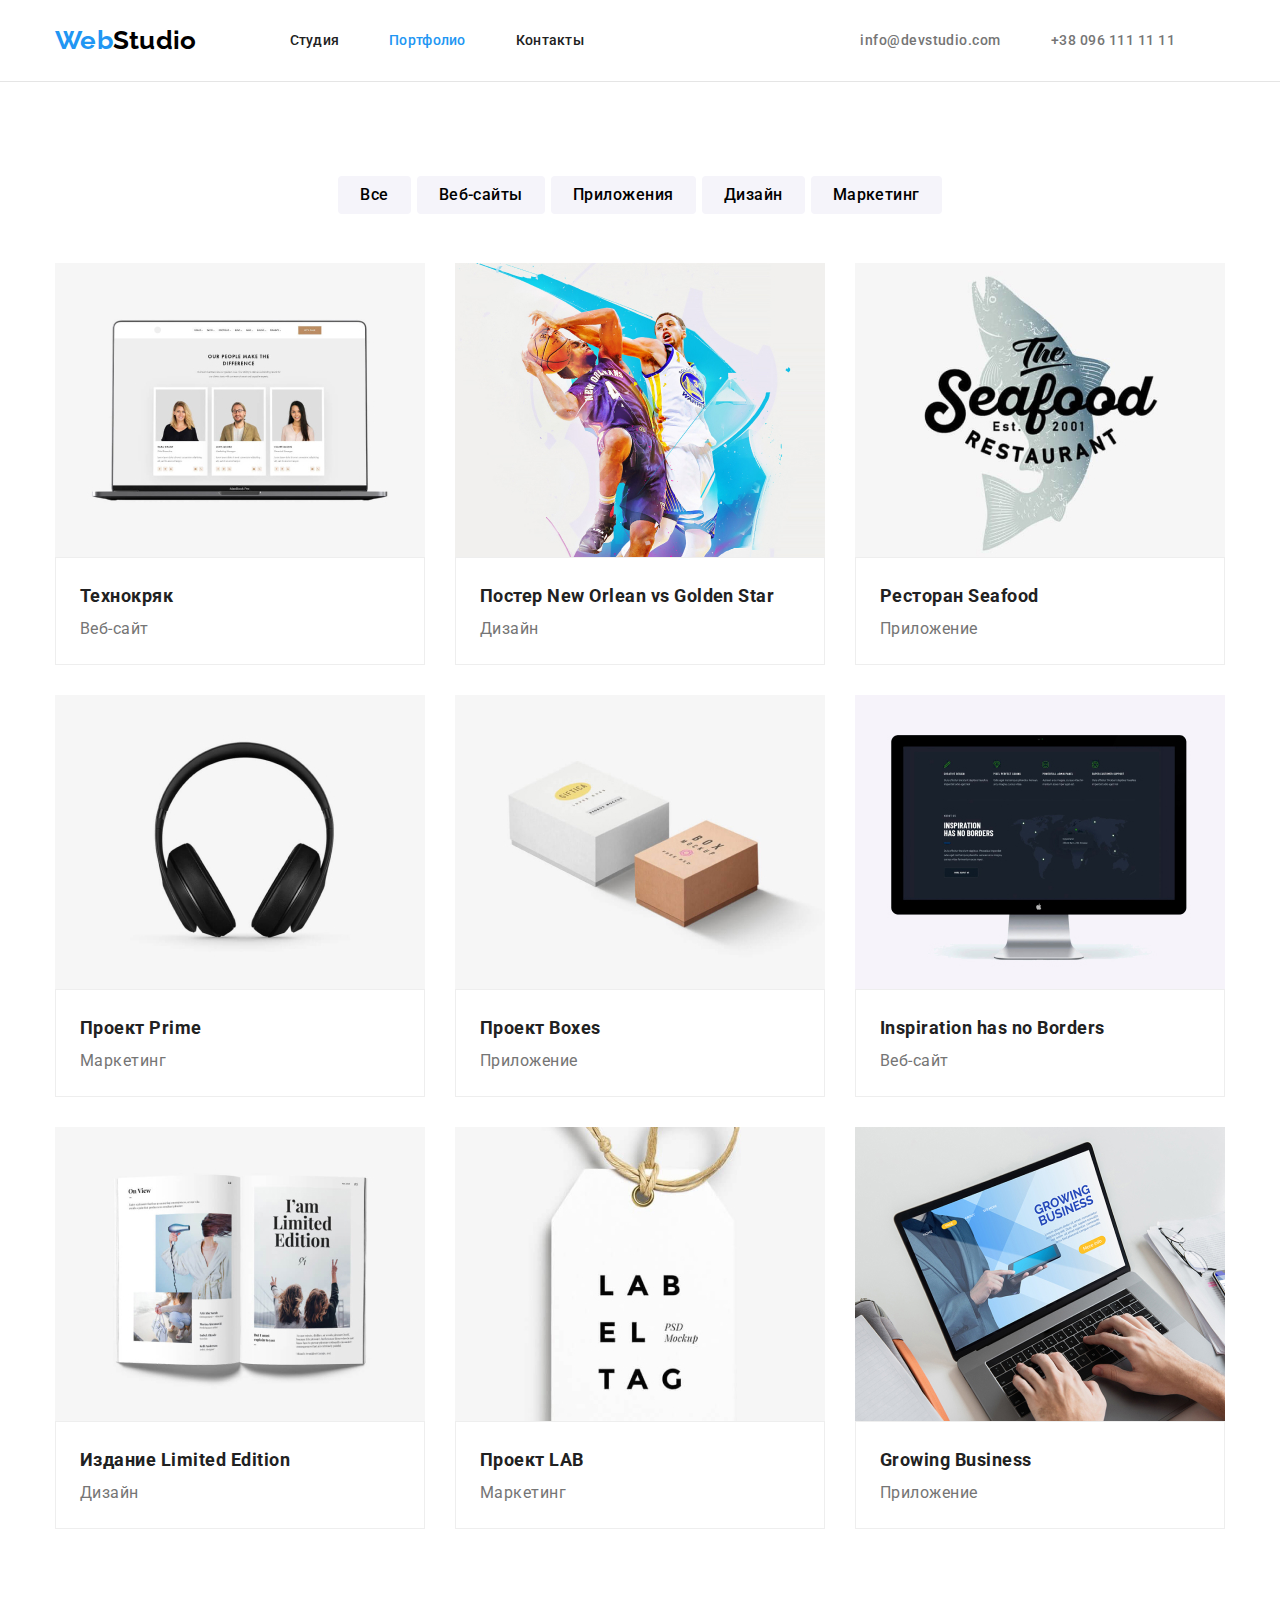
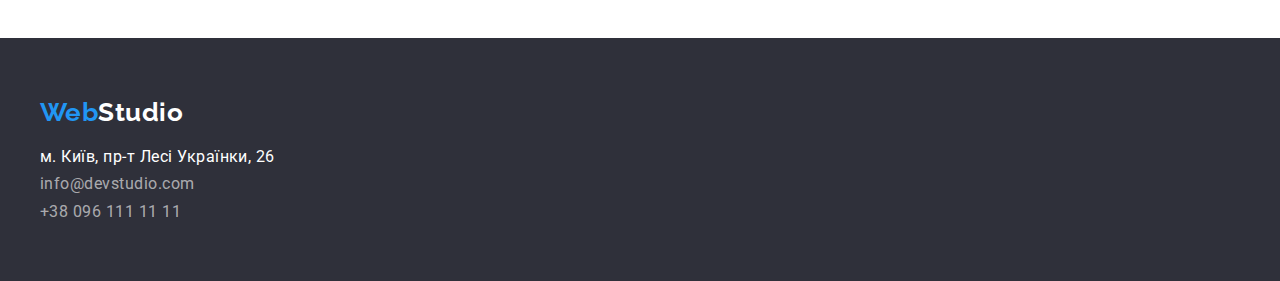
==== commit e08a59fd: "portfolio border" ====
--- a/portfolio.html
+++ b/portfolio.html
@@ -48,14 +48,16 @@
         </ul>
         <ul class="work-box list">
           <li class="portfolio-box">
-            <img src="./images/technohryak.jpg" alt="Скриншот экрана с готовым сайтом" width="370" />
+            <img class="portfolio-img" src="./images/technohryak.jpg" alt="Скриншот экрана с готовым сайтом"
+              width="370" />
             <div class="box-description">
               <h2 class="portfolio-heading">Технокряк</h2>
               <p class="portfolio-text">Веб-сайт</p>
             </div>
           </li>
           <li class="portfolio-box">
-            <img src="./images/poster-new-orlean.jpg" alt="Постер к матчу нового орлеана" width="370" />
+            <img class="portfolio-img" src="./images/poster-new-orlean.jpg" alt="Постер к матчу нового орлеана"
+              width="370" />
             <div class="box-description">
               <h2 class="portfolio-heading">Постер New Orlean vs Golden Star</h2>
               <p class="portfolio-text">Дизайн</p>
--- a/css/styles.css
+++ b/css/styles.css
@@ -296,11 +296,14 @@
 }
 .portfolio-box{
     width: 370px;
-    border: 1px solid #EEEEEE;
     margin: 15px;
+}
+.portfolio-box .portfolio-img{
+    display: block;
 }
 .portfolio-box .box-description{
     padding: 20px 24px;
+    border: 1px solid #EEEEEE;
 }
 .box-description .portfolio-heading{
     font-weight: 700;
